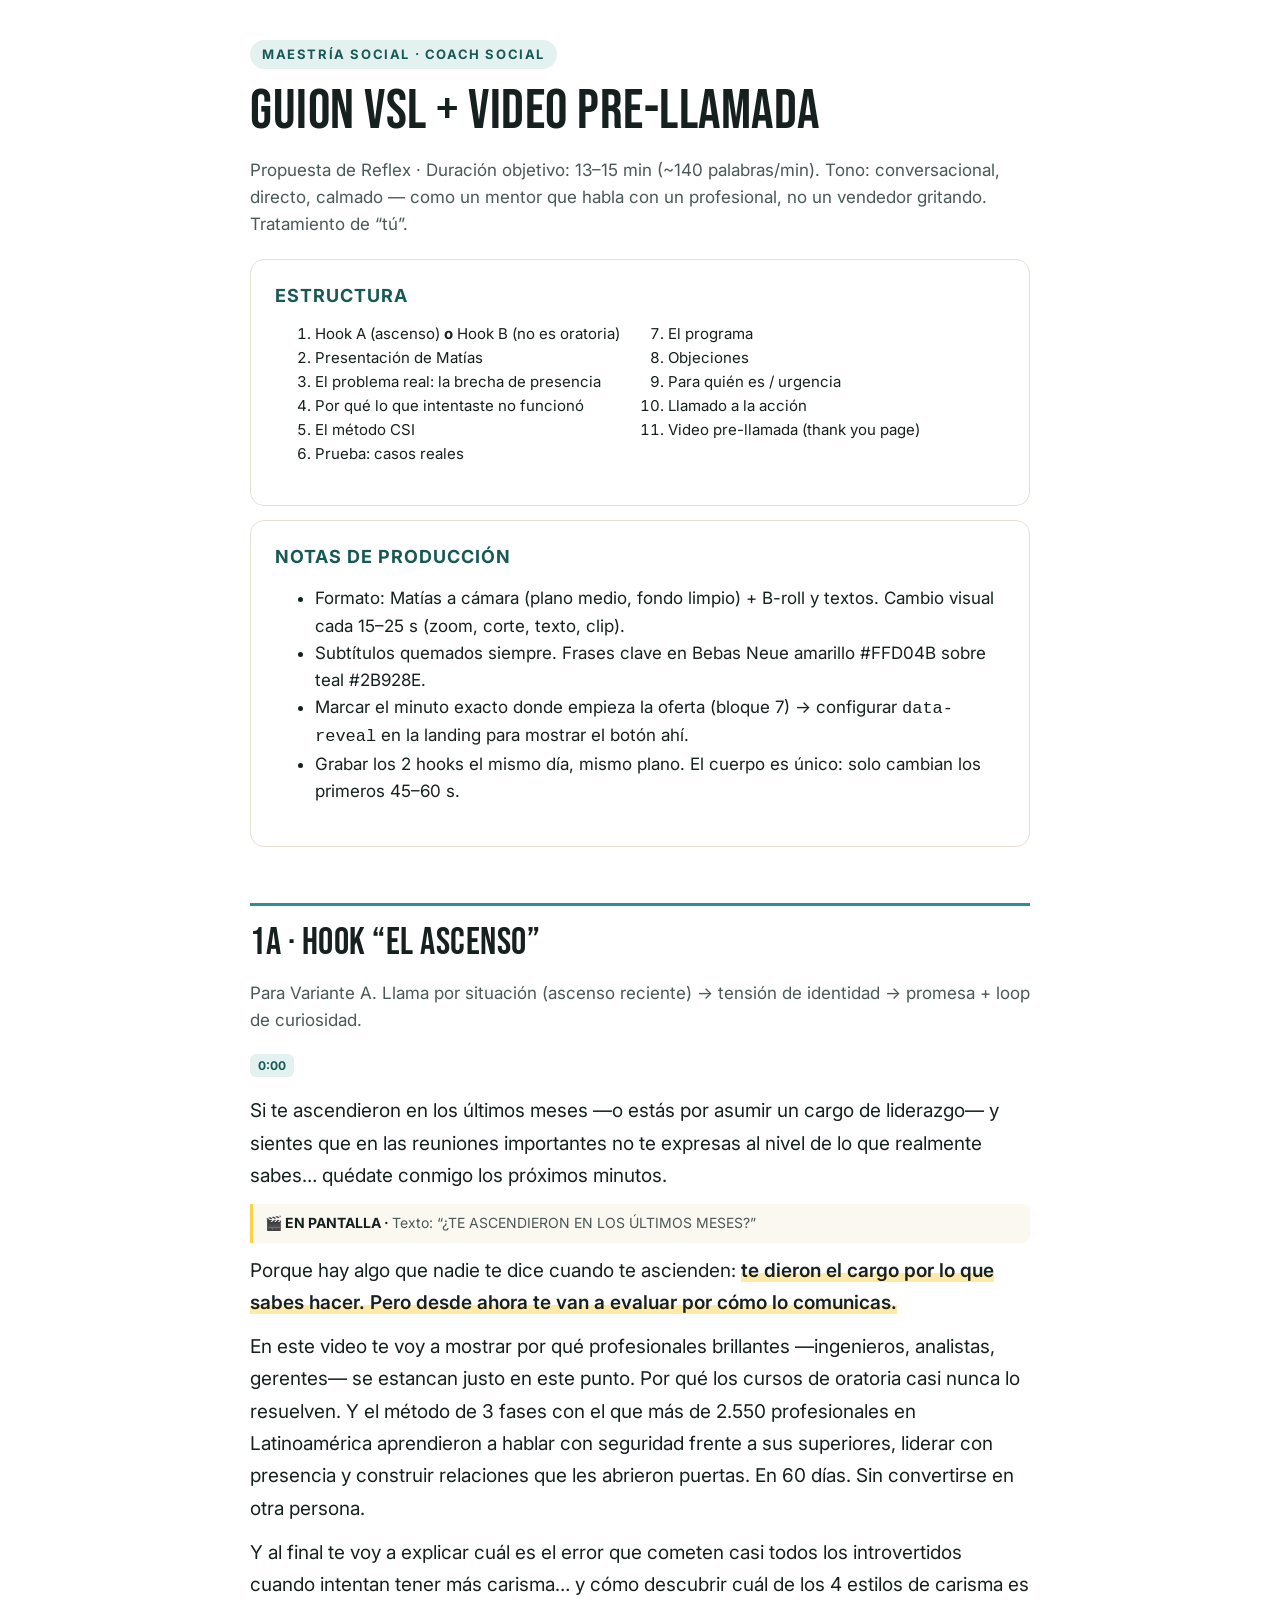
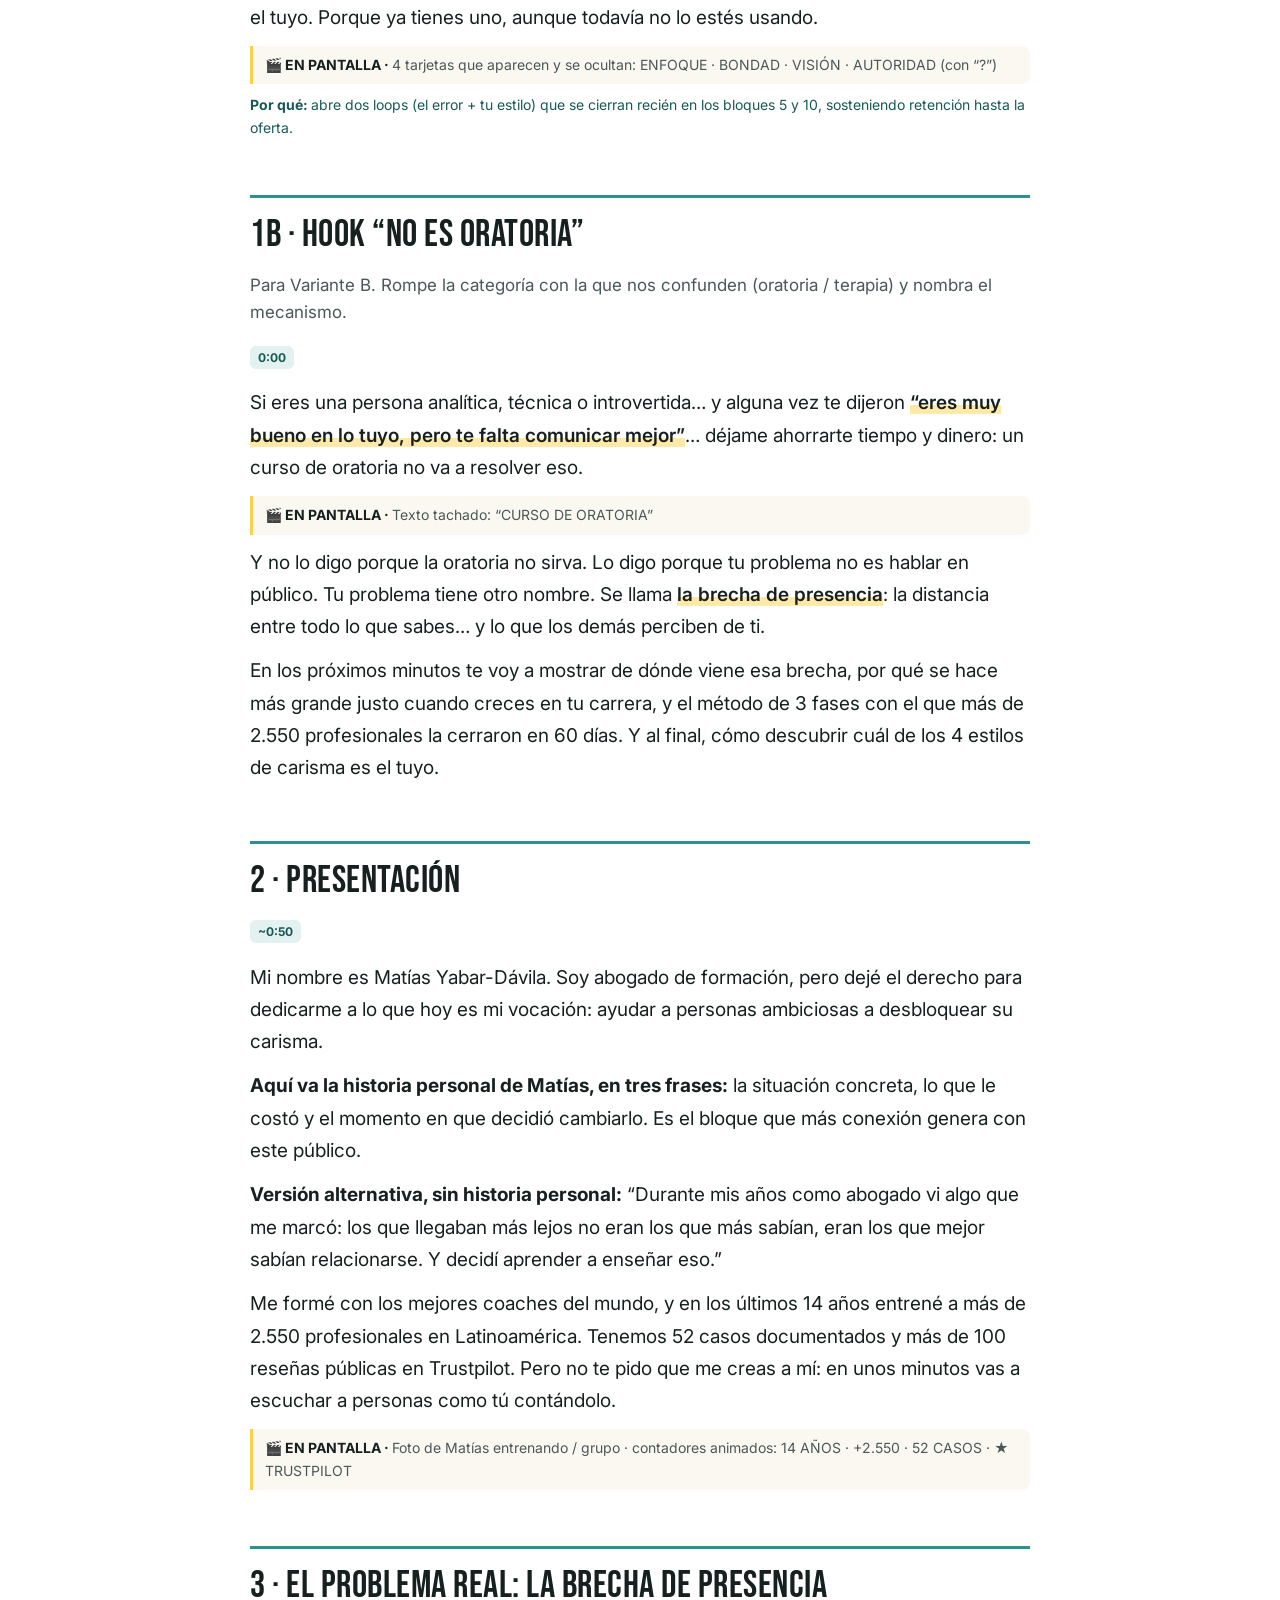
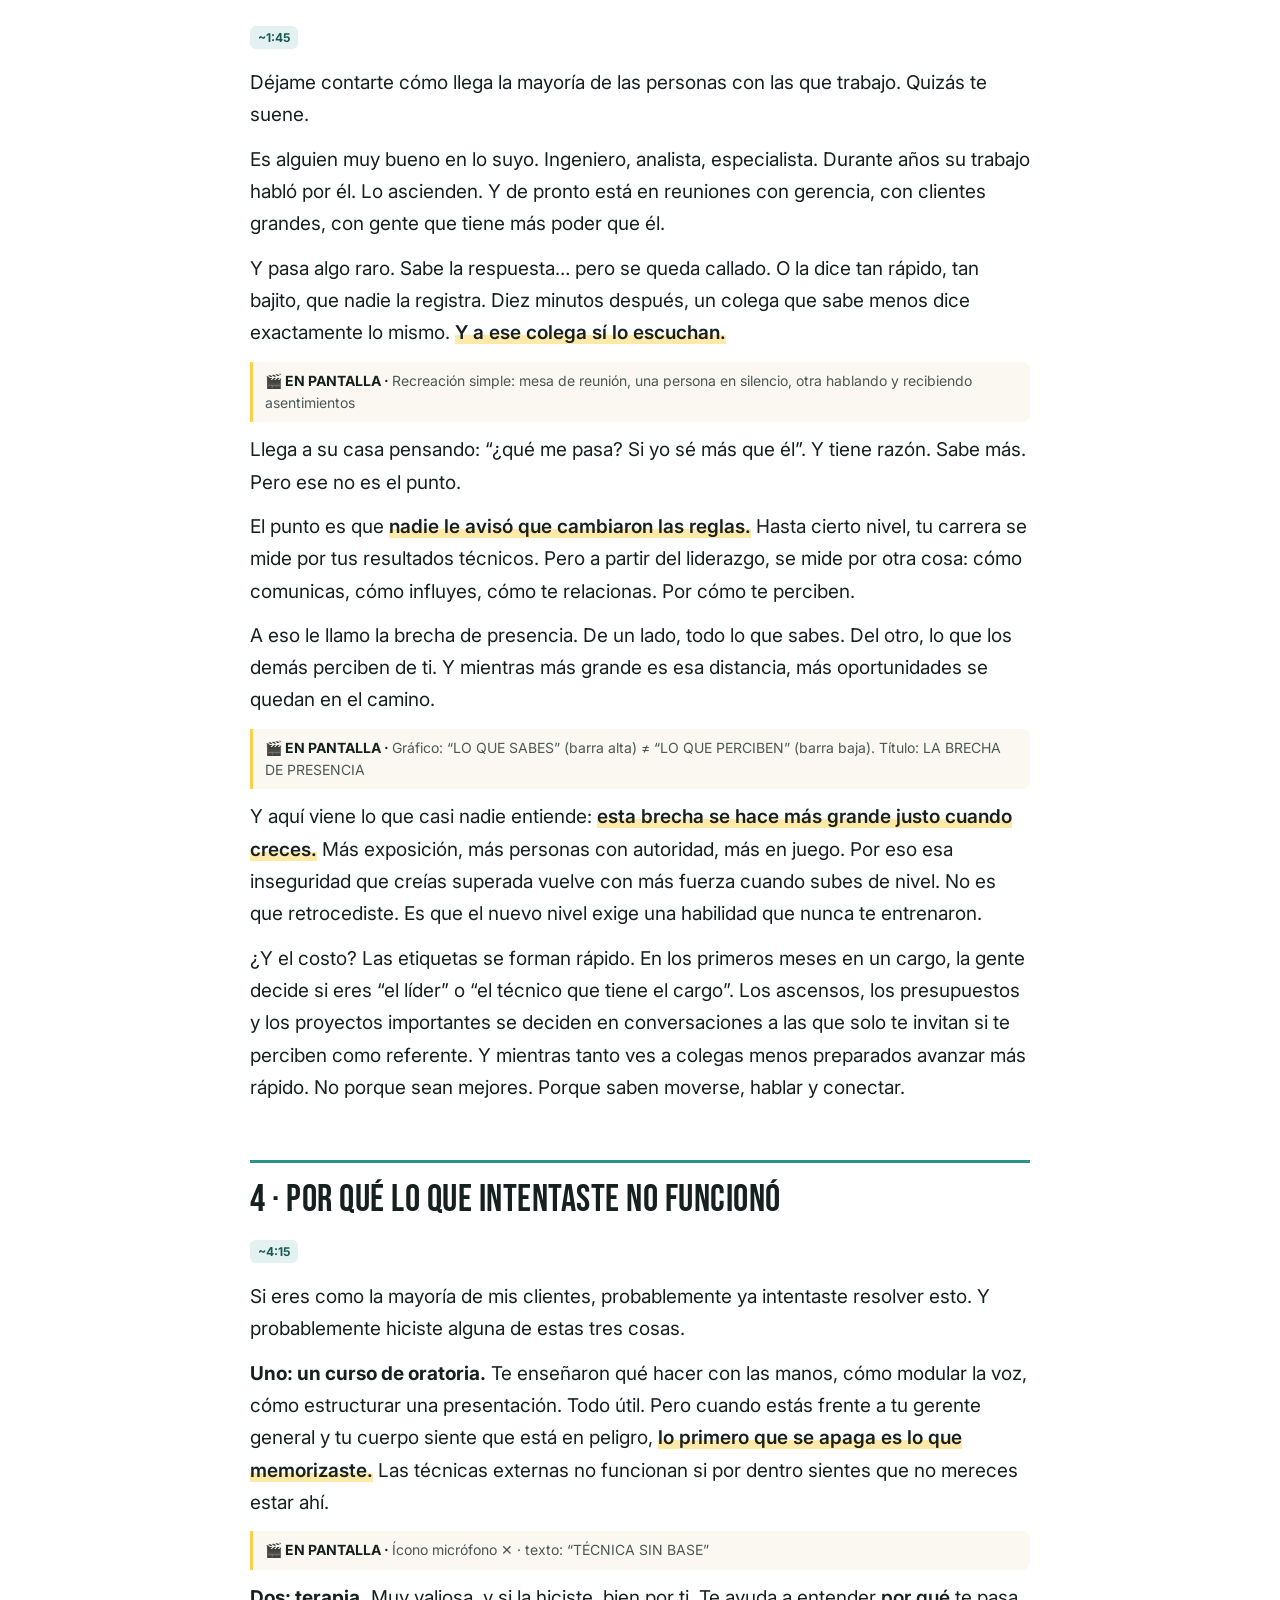
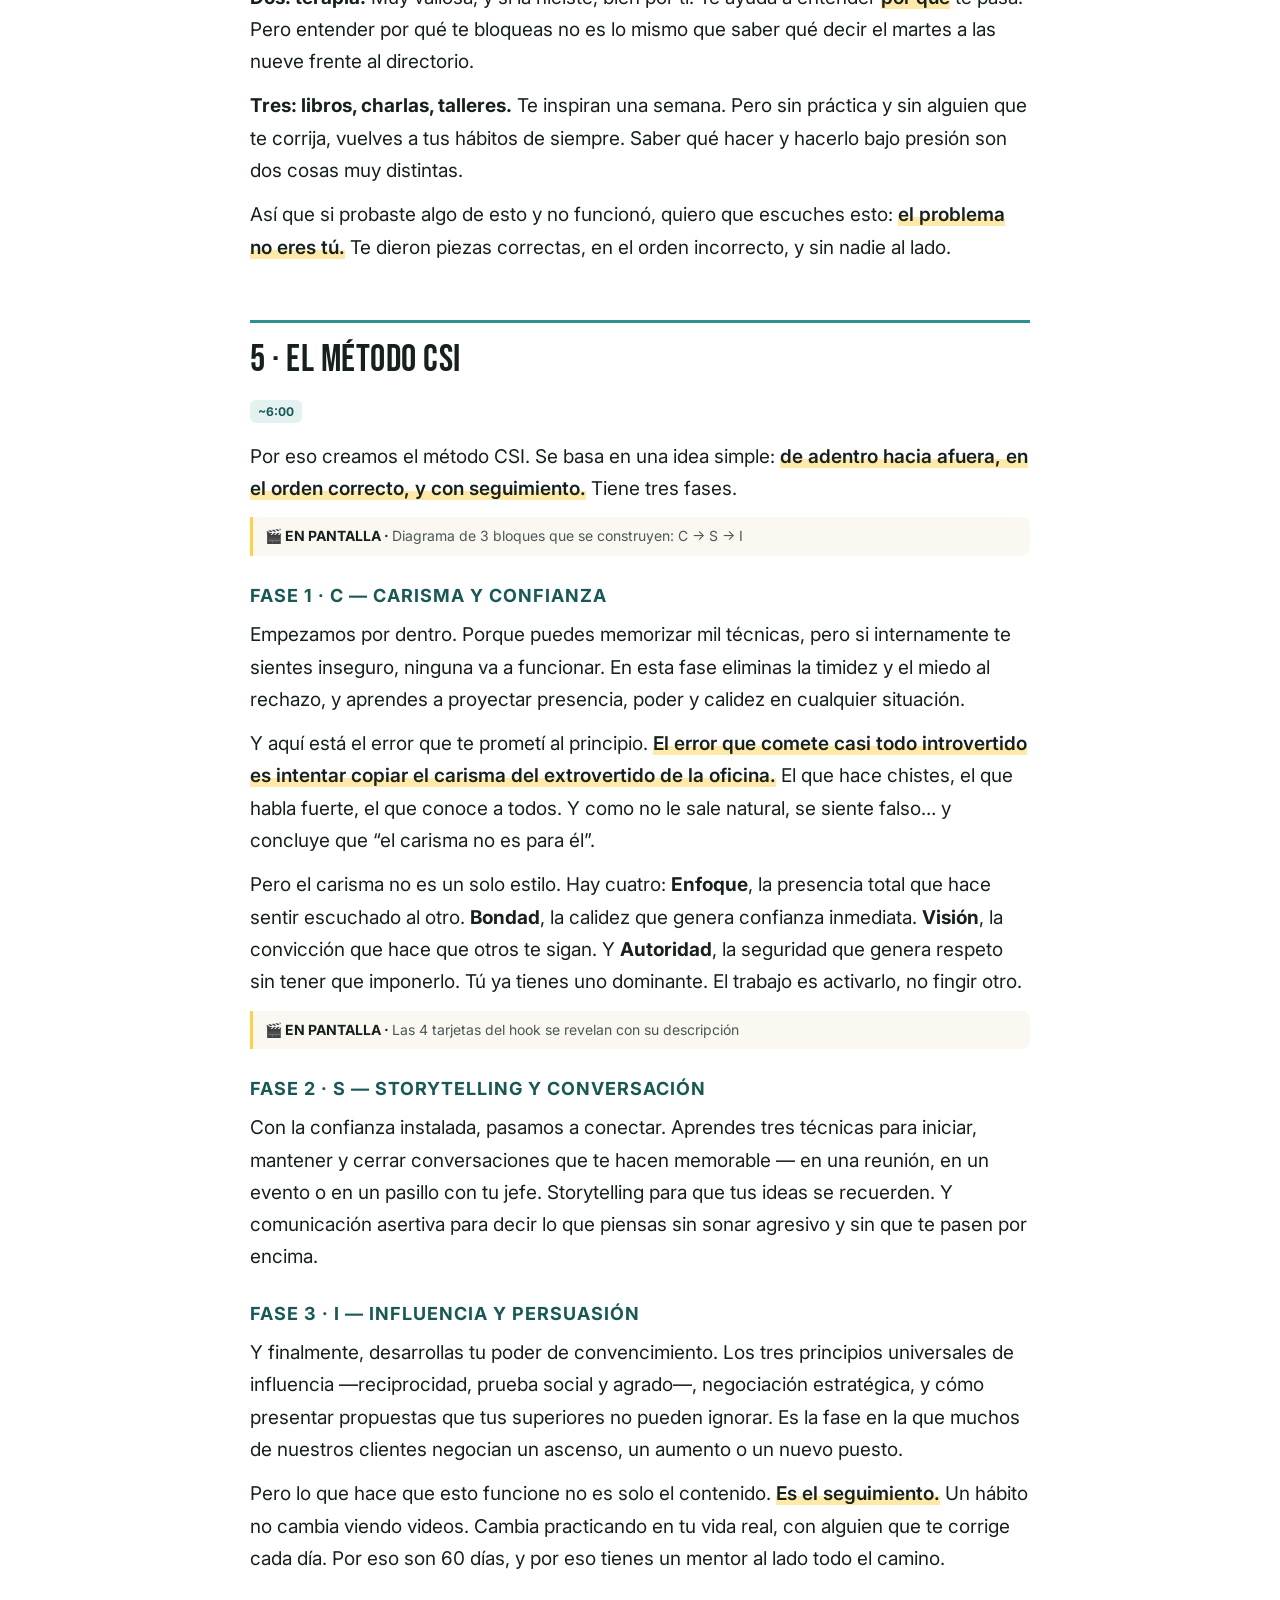
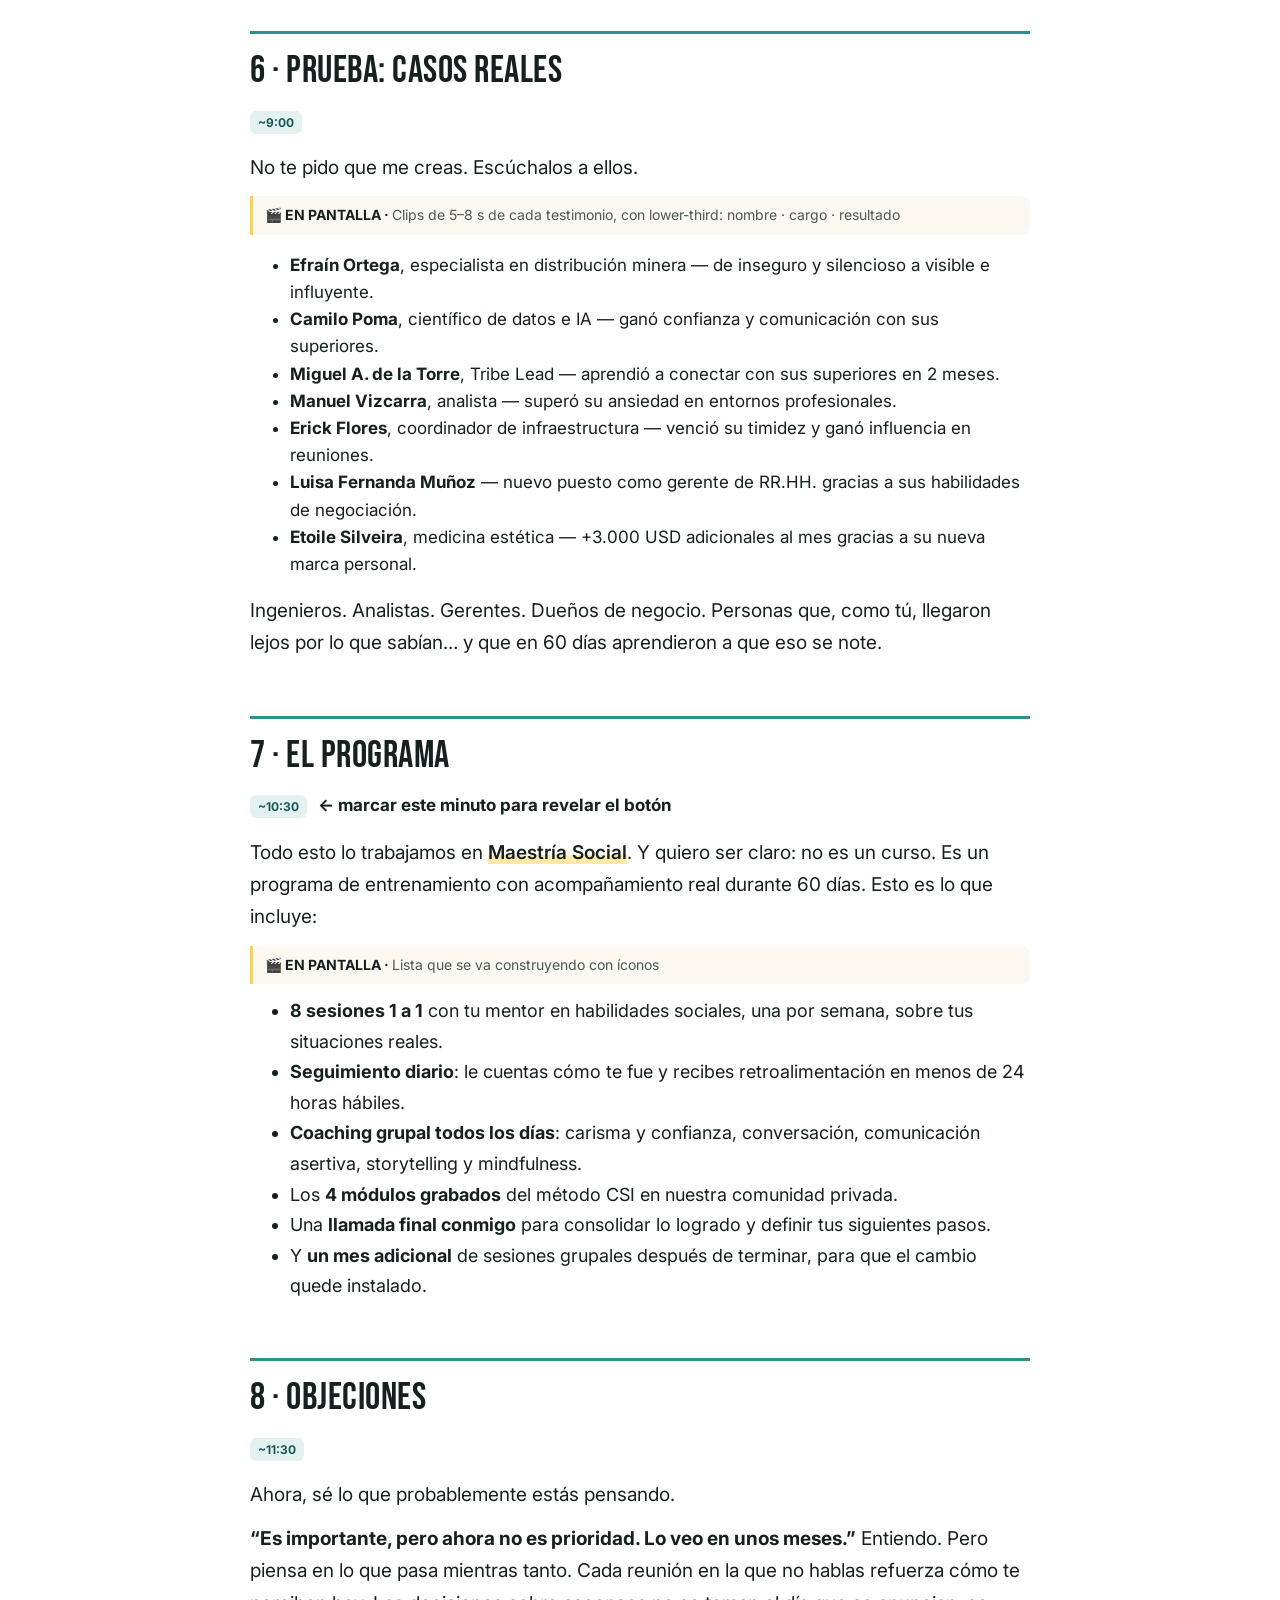
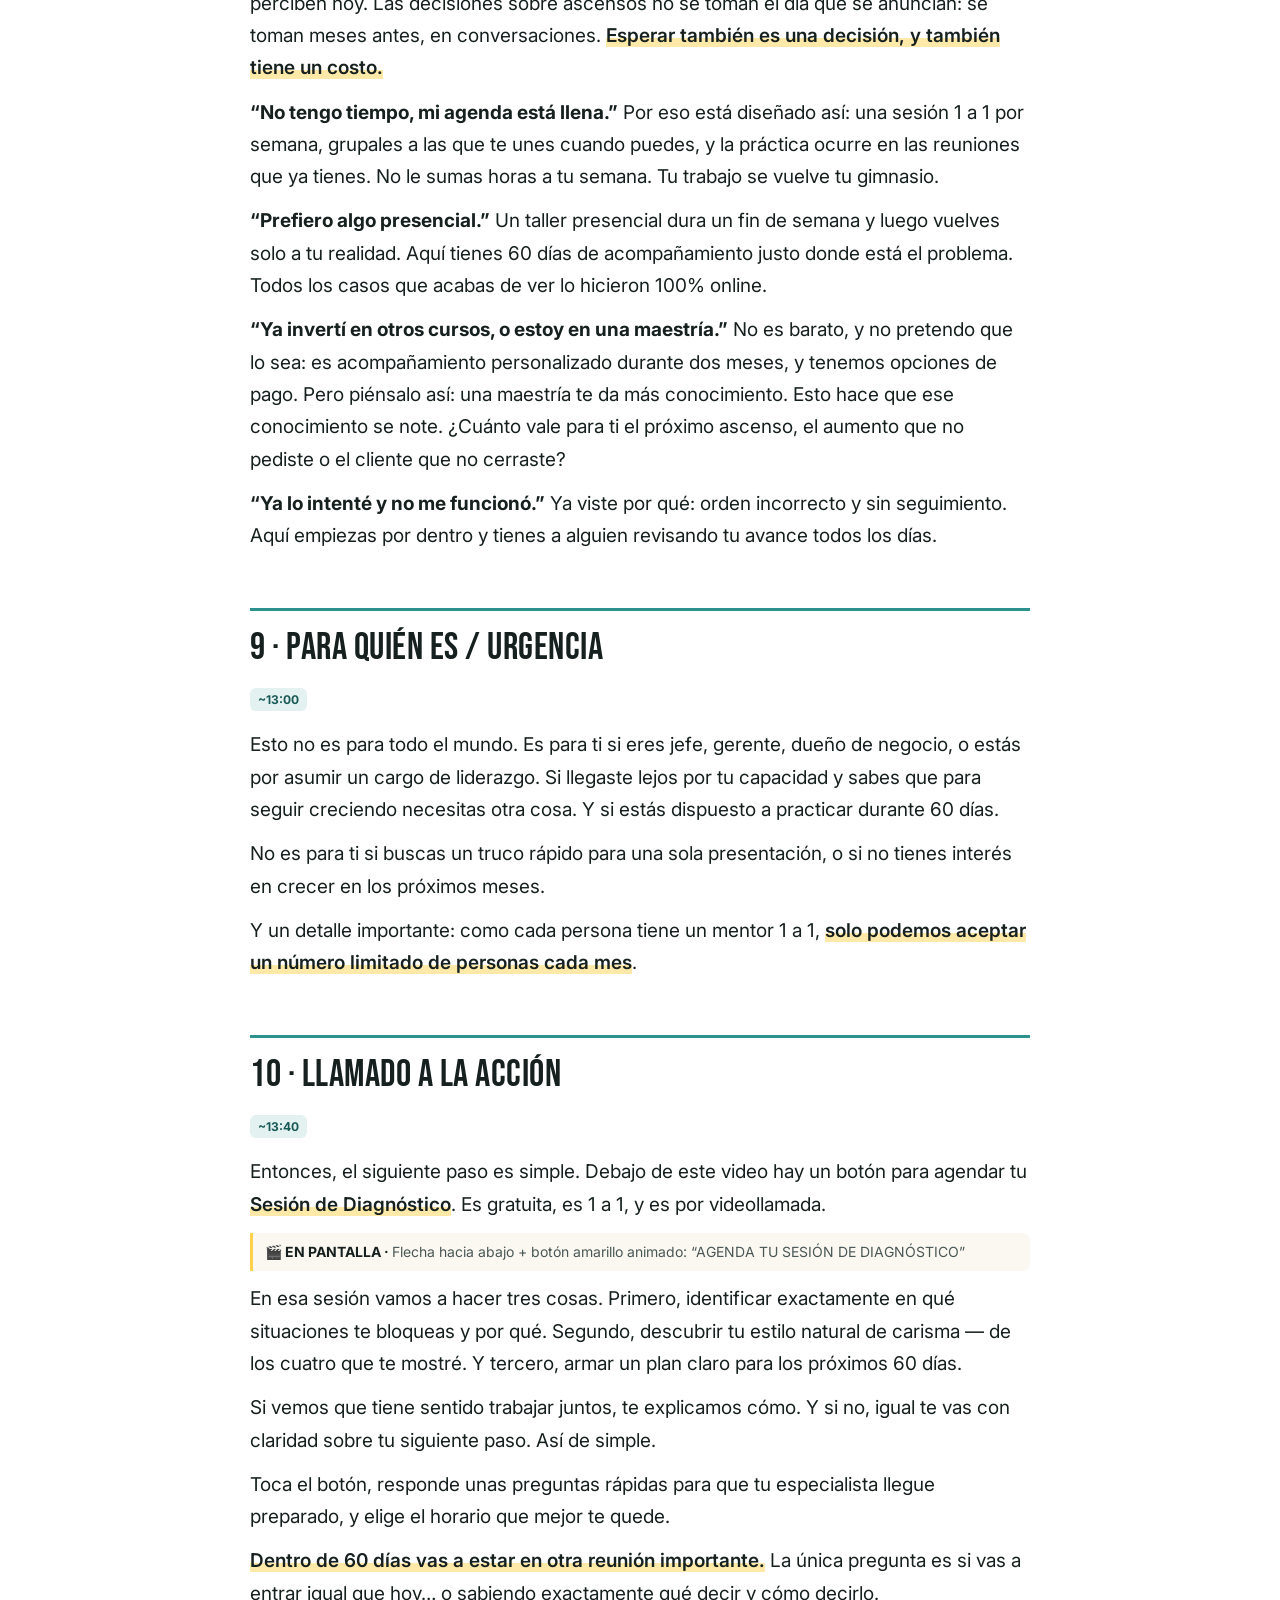
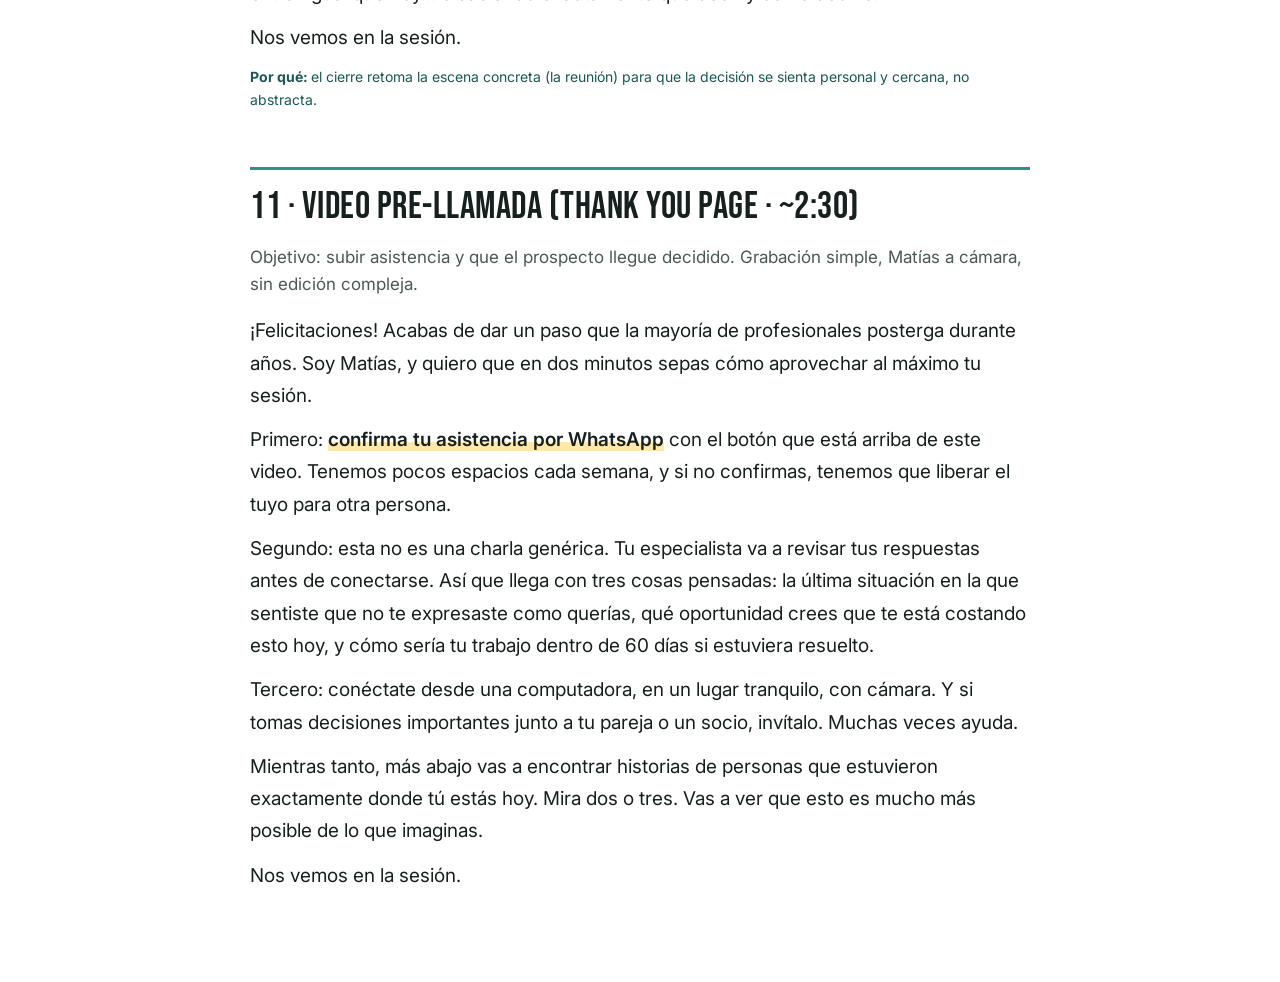
==== vsl-guion.html @ 55c50ea9 "Propuesta de funnel Maestría Social: dos variantes, agenda, gracias y guion del VSL Co-Authored-By: " ====
<!doctype html>
<html lang="es">
<head>
<meta charset="utf-8">
<meta name="robots" content="noindex,nofollow">
<meta name="viewport" content="width=device-width,initial-scale=1">
<title>Guion VSL — Maestría Social</title>
<link rel="stylesheet" href="assets/styles.css">
<style>
  body{background:#fff}
  .doc{max-width:820px;margin:0 auto;padding:40px 20px 80px}
  .doc h1{font-size:56px}
  .doc h2{font-size:38px;margin:56px 0 6px;padding-top:18px;border-top:3px solid var(--teal)}
  .doc h3{margin-top:28px;font-size:18px;text-transform:uppercase;letter-spacing:1px;color:var(--teal-800)}
  .time{display:inline-block;font:700 12px Inter;background:var(--teal-100);color:var(--teal-800);border-radius:6px;padding:4px 8px;margin-right:6px}
  .say{font-size:19px;line-height:1.7;margin:12px 0}
  .say em{background:linear-gradient(transparent 60%,#FFE9A8 60%);font-style:normal;font-weight:600}
  .vis{font-size:14px;color:var(--ink-2);background:var(--paper);border-left:3px solid var(--yellow);padding:8px 12px;margin:10px 0;border-radius:0 8px 8px 0}
  .vis::before{content:"🎬 EN PANTALLA · ";font-weight:700;color:var(--ink)}
  .todo{background:#FFF3CD;border:1px solid #F2BC1F;border-radius:8px;padding:2px 6px;font-size:15px}
  .why{font-size:14px;color:var(--teal-800);margin:6px 0 0}
  .why::before{content:"Por qué: ";font-weight:700}
  .toc{columns:2;font-size:15px}
  @media (max-width:600px){.toc{columns:1}}
  @media print{.vis{break-inside:avoid}.doc h2{break-before:page}}
</style>
</head>
<body>
<div class="doc">
  <span class="eyebrow">Maestría Social · Coach Social</span>
  <h1 style="margin-top:14px">Guion VSL + video pre-llamada</h1>
  <p class="muted">Propuesta de Reflex · Duración objetivo: 13–15 min (~140 palabras/min). Tono: conversacional, directo, calmado — como un mentor que habla con un profesional, no un vendedor gritando. Tratamiento de “tú”.</p>

  <div class="card" style="margin-top:20px">
    <h3 style="margin-top:0">Estructura</h3>
    <ol class="toc">
      <li>Hook A (ascenso) <b>o</b> Hook B (no es oratoria)</li>
      <li>Presentación de Matías</li>
      <li>El problema real: la brecha de presencia</li>
      <li>Por qué lo que intentaste no funcionó</li>
      <li>El método CSI</li>
      <li>Prueba: casos reales</li>
      <li>El programa</li>
      <li>Objeciones</li>
      <li>Para quién es / urgencia</li>
      <li>Llamado a la acción</li>
      <li>Video pre-llamada (thank you page)</li>
    </ol>
  </div>

  <div class="card" style="margin-top:14px">
    <h3 style="margin-top:0">Notas de producción</h3>
    <ul>
      <li>Formato: Matías a cámara (plano medio, fondo limpio) + B-roll y textos. Cambio visual cada 15–25 s (zoom, corte, texto, clip).</li>
      <li>Subtítulos quemados siempre. Frases clave en Bebas Neue amarillo #FFD04B sobre teal #2B928E.</li>
      <li>Marcar el minuto exacto donde empieza la oferta (bloque 7) → configurar <code>data-reveal</code> en la landing para mostrar el botón ahí.</li>
      <li>Grabar los 2 hooks el mismo día, mismo plano. El cuerpo es único: solo cambian los primeros 45–60 s.</li>
    </ul>
  </div>

  <!-- ============================================================ -->
  <h2>1A · Hook “El ascenso”</h2>
  <p class="muted">Para Variante A. Llama por situación (ascenso reciente) → tensión de identidad → promesa + loop de curiosidad.</p>

  <p><span class="time">0:00</span></p>
  <p class="say">Si te ascendieron en los últimos meses —o estás por asumir un cargo de liderazgo— y sientes que en las reuniones importantes no te expresas al nivel de lo que realmente sabes… quédate conmigo los próximos minutos.</p>
  <div class="vis">Texto: “¿TE ASCENDIERON EN LOS ÚLTIMOS MESES?”</div>
  <p class="say">Porque hay algo que nadie te dice cuando te ascienden: <em>te dieron el cargo por lo que sabes hacer. Pero desde ahora te van a evaluar por cómo lo comunicas.</em></p>
  <p class="say">En este video te voy a mostrar por qué profesionales brillantes —ingenieros, analistas, gerentes— se estancan justo en este punto. Por qué los cursos de oratoria casi nunca lo resuelven. Y el método de 3 fases con el que más de 2.550 profesionales en Latinoamérica aprendieron a hablar con seguridad frente a sus superiores, liderar con presencia y construir relaciones que les abrieron puertas. En 60 días. Sin convertirse en otra persona.</p>
  <p class="say">Y al final te voy a explicar cuál es el error que cometen casi todos los introvertidos cuando intentan tener más carisma… y cómo descubrir cuál de los 4 estilos de carisma es el tuyo. Porque ya tienes uno, aunque todavía no lo estés usando.</p>
  <div class="vis">4 tarjetas que aparecen y se ocultan: ENFOQUE · BONDAD · VISIÓN · AUTORIDAD (con “?”)</div>
  <p class="why">abre dos loops (el error + tu estilo) que se cierran recién en los bloques 5 y 10, sosteniendo retención hasta la oferta.</p>

  <!-- ============================================================ -->
  <h2>1B · Hook “No es oratoria”</h2>
  <p class="muted">Para Variante B. Rompe la categoría con la que nos confunden (oratoria / terapia) y nombra el mecanismo.</p>

  <p><span class="time">0:00</span></p>
  <p class="say">Si eres una persona analítica, técnica o introvertida… y alguna vez te dijeron <em>“eres muy bueno en lo tuyo, pero te falta comunicar mejor”</em>… déjame ahorrarte tiempo y dinero: un curso de oratoria no va a resolver eso.</p>
  <div class="vis">Texto tachado: “CURSO DE ORATORIA”</div>
  <p class="say">Y no lo digo porque la oratoria no sirva. Lo digo porque tu problema no es hablar en público. Tu problema tiene otro nombre. Se llama <em>la brecha de presencia</em>: la distancia entre todo lo que sabes… y lo que los demás perciben de ti.</p>
  <p class="say">En los próximos minutos te voy a mostrar de dónde viene esa brecha, por qué se hace más grande justo cuando creces en tu carrera, y el método de 3 fases con el que más de 2.550 profesionales la cerraron en 60 días. Y al final, cómo descubrir cuál de los 4 estilos de carisma es el tuyo.</p>

  <!-- ============================================================ -->
  <h2>2 · Presentación</h2>
  <p><span class="time">~0:50</span></p>
  <p class="say">Mi nombre es Matías Yabar-Dávila. Soy abogado de formación, pero dejé el derecho para dedicarme a lo que hoy es mi vocación: ayudar a personas ambiciosas a desbloquear su carisma.</p>
  <p class="say"><b>Aquí va la historia personal de Matías, en tres frases:</b> la situación concreta, lo que le costó y el momento en que decidió cambiarlo. Es el bloque que más conexión genera con este público.</p>
  <p class="say"><b>Versión alternativa, sin historia personal:</b> “Durante mis años como abogado vi algo que me marcó: los que llegaban más lejos no eran los que más sabían, eran los que mejor sabían relacionarse. Y decidí aprender a enseñar eso.”</p>
  <p class="say">Me formé con los mejores coaches del mundo, y en los últimos 14 años entrené a más de 2.550 profesionales en Latinoamérica. Tenemos 52 casos documentados y más de 100 reseñas públicas en Trustpilot. Pero no te pido que me creas a mí: en unos minutos vas a escuchar a personas como tú contándolo.</p>
  <div class="vis">Foto de Matías entrenando / grupo · contadores animados: 14 AÑOS · +2.550 · 52 CASOS · ★ TRUSTPILOT</div>

  <!-- ============================================================ -->
  <h2>3 · El problema real: la brecha de presencia</h2>
  <p><span class="time">~1:45</span></p>
  <p class="say">Déjame contarte cómo llega la mayoría de las personas con las que trabajo. Quizás te suene.</p>
  <p class="say">Es alguien muy bueno en lo suyo. Ingeniero, analista, especialista. Durante años su trabajo habló por él. Lo ascienden. Y de pronto está en reuniones con gerencia, con clientes grandes, con gente que tiene más poder que él.</p>
  <p class="say">Y pasa algo raro. Sabe la respuesta… pero se queda callado. O la dice tan rápido, tan bajito, que nadie la registra. Diez minutos después, un colega que sabe menos dice exactamente lo mismo. <em>Y a ese colega sí lo escuchan.</em></p>
  <div class="vis">Recreación simple: mesa de reunión, una persona en silencio, otra hablando y recibiendo asentimientos</div>
  <p class="say">Llega a su casa pensando: “¿qué me pasa? Si yo sé más que él”. Y tiene razón. Sabe más. Pero ese no es el punto.</p>
  <p class="say">El punto es que <em>nadie le avisó que cambiaron las reglas.</em> Hasta cierto nivel, tu carrera se mide por tus resultados técnicos. Pero a partir del liderazgo, se mide por otra cosa: cómo comunicas, cómo influyes, cómo te relacionas. Por cómo te perciben.</p>
  <p class="say">A eso le llamo la brecha de presencia. De un lado, todo lo que sabes. Del otro, lo que los demás perciben de ti. Y mientras más grande es esa distancia, más oportunidades se quedan en el camino.</p>
  <div class="vis">Gráfico: “LO QUE SABES” (barra alta) ≠ “LO QUE PERCIBEN” (barra baja). Título: LA BRECHA DE PRESENCIA</div>
  <p class="say">Y aquí viene lo que casi nadie entiende: <em>esta brecha se hace más grande justo cuando creces.</em> Más exposición, más personas con autoridad, más en juego. Por eso esa inseguridad que creías superada vuelve con más fuerza cuando subes de nivel. No es que retrocediste. Es que el nuevo nivel exige una habilidad que nunca te entrenaron.</p>
  <p class="say">¿Y el costo? Las etiquetas se forman rápido. En los primeros meses en un cargo, la gente decide si eres “el líder” o “el técnico que tiene el cargo”. Los ascensos, los presupuestos y los proyectos importantes se deciden en conversaciones a las que solo te invitan si te perciben como referente. Y mientras tanto ves a colegas menos preparados avanzar más rápido. No porque sean mejores. Porque saben moverse, hablar y conectar.</p>

  <!-- ============================================================ -->
  <h2>4 · Por qué lo que intentaste no funcionó</h2>
  <p><span class="time">~4:15</span></p>
  <p class="say">Si eres como la mayoría de mis clientes, probablemente ya intentaste resolver esto. Y probablemente hiciste alguna de estas tres cosas.</p>
  <p class="say"><b>Uno: un curso de oratoria.</b> Te enseñaron qué hacer con las manos, cómo modular la voz, cómo estructurar una presentación. Todo útil. Pero cuando estás frente a tu gerente general y tu cuerpo siente que está en peligro, <em>lo primero que se apaga es lo que memorizaste.</em> Las técnicas externas no funcionan si por dentro sientes que no mereces estar ahí.</p>
  <div class="vis">Ícono micrófono ✕ · texto: “TÉCNICA SIN BASE”</div>
  <p class="say"><b>Dos: terapia.</b> Muy valiosa, y si la hiciste, bien por ti. Te ayuda a entender <em>por qué</em> te pasa. Pero entender por qué te bloqueas no es lo mismo que saber qué decir el martes a las nueve frente al directorio.</p>
  <p class="say"><b>Tres: libros, charlas, talleres.</b> Te inspiran una semana. Pero sin práctica y sin alguien que te corrija, vuelves a tus hábitos de siempre. Saber qué hacer y hacerlo bajo presión son dos cosas muy distintas.</p>
  <p class="say">Así que si probaste algo de esto y no funcionó, quiero que escuches esto: <em>el problema no eres tú.</em> Te dieron piezas correctas, en el orden incorrecto, y sin nadie al lado.</p>

  <!-- ============================================================ -->
  <h2>5 · El método CSI</h2>
  <p><span class="time">~6:00</span></p>
  <p class="say">Por eso creamos el método CSI. Se basa en una idea simple: <em>de adentro hacia afuera, en el orden correcto, y con seguimiento.</em> Tiene tres fases.</p>
  <div class="vis">Diagrama de 3 bloques que se construyen: C → S → I</div>

  <h3>Fase 1 · C — Carisma y Confianza</h3>
  <p class="say">Empezamos por dentro. Porque puedes memorizar mil técnicas, pero si internamente te sientes inseguro, ninguna va a funcionar. En esta fase eliminas la timidez y el miedo al rechazo, y aprendes a proyectar presencia, poder y calidez en cualquier situación.</p>
  <p class="say">Y aquí está el error que te prometí al principio. <em>El error que comete casi todo introvertido es intentar copiar el carisma del extrovertido de la oficina.</em> El que hace chistes, el que habla fuerte, el que conoce a todos. Y como no le sale natural, se siente falso… y concluye que “el carisma no es para él”.</p>
  <p class="say">Pero el carisma no es un solo estilo. Hay cuatro: <b>Enfoque</b>, la presencia total que hace sentir escuchado al otro. <b>Bondad</b>, la calidez que genera confianza inmediata. <b>Visión</b>, la convicción que hace que otros te sigan. Y <b>Autoridad</b>, la seguridad que genera respeto sin tener que imponerlo. Tú ya tienes uno dominante. El trabajo es activarlo, no fingir otro.</p>
  <div class="vis">Las 4 tarjetas del hook se revelan con su descripción</div>

  <h3>Fase 2 · S — Storytelling y Conversación</h3>
  <p class="say">Con la confianza instalada, pasamos a conectar. Aprendes tres técnicas para iniciar, mantener y cerrar conversaciones que te hacen memorable — en una reunión, en un evento o en un pasillo con tu jefe. Storytelling para que tus ideas se recuerden. Y comunicación asertiva para decir lo que piensas sin sonar agresivo y sin que te pasen por encima.</p>

  <h3>Fase 3 · I — Influencia y Persuasión</h3>
  <p class="say">Y finalmente, desarrollas tu poder de convencimiento. Los tres principios universales de influencia —reciprocidad, prueba social y agrado—, negociación estratégica, y cómo presentar propuestas que tus superiores no pueden ignorar. Es la fase en la que muchos de nuestros clientes negocian un ascenso, un aumento o un nuevo puesto.</p>

  <p class="say">Pero lo que hace que esto funcione no es solo el contenido. <em>Es el seguimiento.</em> Un hábito no cambia viendo videos. Cambia practicando en tu vida real, con alguien que te corrige cada día. Por eso son 60 días, y por eso tienes un mentor al lado todo el camino.</p>

  <!-- ============================================================ -->
  <h2>6 · Prueba: casos reales</h2>
  <p><span class="time">~9:00</span></p>
  <p class="say">No te pido que me creas. Escúchalos a ellos.</p>
  <div class="vis">Clips de 5–8 s de cada testimonio, con lower-third: nombre · cargo · resultado</div>
  <ul>
    <li><b>Efraín Ortega</b>, especialista en distribución minera — de inseguro y silencioso a visible e influyente.</li>
    <li><b>Camilo Poma</b>, científico de datos e IA — ganó confianza y comunicación con sus superiores.</li>
    <li><b>Miguel A. de la Torre</b>, Tribe Lead — aprendió a conectar con sus superiores en 2 meses.</li>
    <li><b>Manuel Vizcarra</b>, analista — superó su ansiedad en entornos profesionales.</li>
    <li><b>Erick Flores</b>, coordinador de infraestructura — venció su timidez y ganó influencia en reuniones.</li>
    <li><b>Luisa Fernanda Muñoz</b> — nuevo puesto como gerente de RR.HH. gracias a sus habilidades de negociación.</li>
    <li><b>Etoile Silveira</b>, medicina estética — +3.000 USD adicionales al mes gracias a su nueva marca personal.</li>
  </ul>
  <p class="say">Ingenieros. Analistas. Gerentes. Dueños de negocio. Personas que, como tú, llegaron lejos por lo que sabían… y que en 60 días aprendieron a que eso se note.</p>

  <!-- ============================================================ -->
  <h2>7 · El programa</h2>
  <p><span class="time">~10:30</span> <b>← marcar este minuto para revelar el botón</b></p>
  <p class="say">Todo esto lo trabajamos en <em>Maestría Social</em>. Y quiero ser claro: no es un curso. Es un programa de entrenamiento con acompañamiento real durante 60 días. Esto es lo que incluye:</p>
  <div class="vis">Lista que se va construyendo con íconos</div>
  <ul class="say" style="font-size:18px">
    <li><b>8 sesiones 1 a 1</b> con tu mentor en habilidades sociales, una por semana, sobre tus situaciones reales.</li>
    <li><b>Seguimiento diario</b>: le cuentas cómo te fue y recibes retroalimentación en menos de 24 horas hábiles.</li>
    <li><b>Coaching grupal todos los días</b>: carisma y confianza, conversación, comunicación asertiva, storytelling y mindfulness.</li>
    <li>Los <b>4 módulos grabados</b> del método CSI en nuestra comunidad privada.</li>
    <li>Una <b>llamada final conmigo</b> para consolidar lo logrado y definir tus siguientes pasos.</li>
    <li>Y <b>un mes adicional</b> de sesiones grupales después de terminar, para que el cambio quede instalado.</li>
  </ul>

  <!-- ============================================================ -->
  <h2>8 · Objeciones</h2>
  <p><span class="time">~11:30</span></p>
  <p class="say">Ahora, sé lo que probablemente estás pensando.</p>
  <p class="say"><b>“Es importante, pero ahora no es prioridad. Lo veo en unos meses.”</b> Entiendo. Pero piensa en lo que pasa mientras tanto. Cada reunión en la que no hablas refuerza cómo te perciben hoy. Las decisiones sobre ascensos no se toman el día que se anuncian: se toman meses antes, en conversaciones. <em>Esperar también es una decisión, y también tiene un costo.</em></p>
  <p class="say"><b>“No tengo tiempo, mi agenda está llena.”</b> Por eso está diseñado así: una sesión 1 a 1 por semana, grupales a las que te unes cuando puedes, y la práctica ocurre en las reuniones que ya tienes. No le sumas horas a tu semana. Tu trabajo se vuelve tu gimnasio.</p>
  <p class="say"><b>“Prefiero algo presencial.”</b> Un taller presencial dura un fin de semana y luego vuelves solo a tu realidad. Aquí tienes 60 días de acompañamiento justo donde está el problema. Todos los casos que acabas de ver lo hicieron 100% online.</p>
  <p class="say"><b>“Ya invertí en otros cursos, o estoy en una maestría.”</b> No es barato, y no pretendo que lo sea: es acompañamiento personalizado durante dos meses, y tenemos opciones de pago. Pero piénsalo así: una maestría te da más conocimiento. Esto hace que ese conocimiento se note. ¿Cuánto vale para ti el próximo ascenso, el aumento que no pediste o el cliente que no cerraste?</p>
  <p class="say"><b>“Ya lo intenté y no me funcionó.”</b> Ya viste por qué: orden incorrecto y sin seguimiento. Aquí empiezas por dentro y tienes a alguien revisando tu avance todos los días.</p>

  <!-- ============================================================ -->
  <h2>9 · Para quién es / urgencia</h2>
  <p><span class="time">~13:00</span></p>
  <p class="say">Esto no es para todo el mundo. Es para ti si eres jefe, gerente, dueño de negocio, o estás por asumir un cargo de liderazgo. Si llegaste lejos por tu capacidad y sabes que para seguir creciendo necesitas otra cosa. Y si estás dispuesto a practicar durante 60 días.</p>
  <p class="say">No es para ti si buscas un truco rápido para una sola presentación, o si no tienes interés en crecer en los próximos meses.</p>
  <p class="say">Y un detalle importante: como cada persona tiene un mentor 1 a 1, <em>solo podemos aceptar un número limitado de personas cada mes</em>.</p>

  <!-- ============================================================ -->
  <h2>10 · Llamado a la acción</h2>
  <p><span class="time">~13:40</span></p>
  <p class="say">Entonces, el siguiente paso es simple. Debajo de este video hay un botón para agendar tu <em>Sesión de Diagnóstico</em>. Es gratuita, es 1 a 1, y es por videollamada.</p>
  <div class="vis">Flecha hacia abajo + botón amarillo animado: “AGENDA TU SESIÓN DE DIAGNÓSTICO”</div>
  <p class="say">En esa sesión vamos a hacer tres cosas. Primero, identificar exactamente en qué situaciones te bloqueas y por qué. Segundo, descubrir tu estilo natural de carisma — de los cuatro que te mostré. Y tercero, armar un plan claro para los próximos 60 días.</p>
  <p class="say">Si vemos que tiene sentido trabajar juntos, te explicamos cómo. Y si no, igual te vas con claridad sobre tu siguiente paso. Así de simple.</p>
  <p class="say">Toca el botón, responde unas preguntas rápidas para que tu especialista llegue preparado, y elige el horario que mejor te quede.</p>
  <p class="say"><em>Dentro de 60 días vas a estar en otra reunión importante.</em> La única pregunta es si vas a entrar igual que hoy… o sabiendo exactamente qué decir y cómo decirlo.</p>
  <p class="say">Nos vemos en la sesión.</p>
  <p class="why">el cierre retoma la escena concreta (la reunión) para que la decisión se sienta personal y cercana, no abstracta.</p>

  <!-- ============================================================ -->
  <h2>11 · Video pre-llamada (thank you page · ~2:30)</h2>
  <p class="muted">Objetivo: subir asistencia y que el prospecto llegue decidido. Grabación simple, Matías a cámara, sin edición compleja.</p>
  <p class="say">¡Felicitaciones! Acabas de dar un paso que la mayoría de profesionales posterga durante años. Soy Matías, y quiero que en dos minutos sepas cómo aprovechar al máximo tu sesión.</p>
  <p class="say">Primero: <em>confirma tu asistencia por WhatsApp</em> con el botón que está arriba de este video. Tenemos pocos espacios cada semana, y si no confirmas, tenemos que liberar el tuyo para otra persona.</p>
  <p class="say">Segundo: esta no es una charla genérica. Tu especialista va a revisar tus respuestas antes de conectarse. Así que llega con tres cosas pensadas: la última situación en la que sentiste que no te expresaste como querías, qué oportunidad crees que te está costando esto hoy, y cómo sería tu trabajo dentro de 60 días si estuviera resuelto.</p>
  <p class="say">Tercero: conéctate desde una computadora, en un lugar tranquilo, con cámara. Y si tomas decisiones importantes junto a tu pareja o un socio, invítalo. Muchas veces ayuda.</p>
  <p class="say">Mientras tanto, más abajo vas a encontrar historias de personas que estuvieron exactamente donde tú estás hoy. Mira dos o tres. Vas a ver que esto es mucho más posible de lo que imaginas.</p>
  <p class="say">Nos vemos en la sesión.</p>
</div>
</body>
</html>
---- assets/styles.css ----
/* Coach Social — sistema visual compartido (variantes A/B, agendar, gracias) */
@import url('https://fonts.googleapis.com/css2?family=Bebas+Neue&family=Inter:wght@400;500;600;700;800&family=Yellowtail&display=swap');

:root{
  --teal:#2B928E;
  --teal-900:#123F3D;
  --teal-800:#185956;
  --teal-100:#E3F1F0;
  --yellow:#FFD04B;
  --yellow-600:#F2BC1F;
  --ink:#16201F;
  --ink-2:#4A5857;
  --paper:#FBF8F1;
  --white:#FFFFFF;
  --line:#E6E0D2;
  --red:#C8553D;
  --radius:14px;
  --shadow:0 10px 30px rgba(18,63,61,.12);
  --max:1080px;
}
*{box-sizing:border-box}
html{scroll-behavior:smooth}
body{margin:0;background:var(--paper);color:var(--ink);font:400 17px/1.6 Inter,system-ui,-apple-system,Segoe UI,Roboto,sans-serif;-webkit-font-smoothing:antialiased}
img{max-width:100%;display:block}
a{color:inherit}
.wrap{max-width:var(--max);margin:0 auto;padding:0 20px}
.narrow{max-width:760px;margin:0 auto;padding:0 20px}

/* Tipografía */
.display,h1,h2{font-family:'Bebas Neue',Impact,sans-serif;font-weight:400;letter-spacing:.5px;line-height:1.02;margin:0}
h1{font-size:clamp(40px,6.4vw,72px)}
h2{font-size:clamp(34px,4.6vw,54px)}
h3{font-size:20px;line-height:1.3;margin:0 0 8px;font-weight:700}
.script{font-family:'Yellowtail',cursive;font-weight:400;letter-spacing:0}
.eyebrow{display:inline-block;font:700 13px/1 Inter;letter-spacing:1.6px;text-transform:uppercase;color:var(--teal-800);background:var(--teal-100);padding:8px 12px;border-radius:999px}
.hl{background:linear-gradient(transparent 58%,var(--yellow) 58%);padding:0 4px}
.muted{color:var(--ink-2)}
.center{text-align:center}
.serif{font-family:'Times New Roman',Times,serif}

/* Barra superior */
.topbar{background:var(--teal-900);color:#fff;font-size:14px;text-align:center;padding:9px 16px}
.topbar b{color:var(--yellow)}
.nav{display:flex;align-items:center;justify-content:space-between;padding:14px 20px;max-width:var(--max);margin:0 auto}
.logo{font-family:'Yellowtail',cursive;font-size:30px;color:var(--teal);text-decoration:none;line-height:1}
.stars{display:flex;align-items:center;gap:8px;font-size:14px;color:var(--ink-2);text-decoration:none}
.stars span{color:#00B67A;letter-spacing:1px}

/* Hero */
.hero{padding:28px 0 56px;text-align:center}
.hero h1{margin:18px auto 16px;max-width:980px}
.hero .sub{max-width:760px;margin:0 auto 26px;font-size:19px;color:var(--ink-2)}
.video{position:relative;max-width:860px;margin:0 auto;border-radius:var(--radius);overflow:hidden;box-shadow:var(--shadow);background:#0c1a19;aspect-ratio:16/9}
.video iframe{position:absolute;inset:0;width:100%;height:100%;border:0}
.video-note{font-size:13px;color:var(--ink-2);margin-top:10px}

/* Botones */
.btn{display:inline-flex;flex-direction:column;align-items:center;justify-content:center;gap:2px;background:var(--yellow);color:var(--ink);text-decoration:none;border:0;border-radius:12px;padding:18px 34px;font:800 19px/1.2 Inter;cursor:pointer;box-shadow:0 6px 0 var(--yellow-600);transition:transform .12s ease,box-shadow .12s ease;text-align:center}
.btn small{font:500 13px/1.2 Inter;opacity:.8}
.btn:hover{transform:translateY(-2px);box-shadow:0 8px 0 var(--yellow-600)}
.btn:active{transform:translateY(3px);box-shadow:0 2px 0 var(--yellow-600)}
.btn.block{width:100%}
.btn.teal{background:var(--teal);color:#fff;box-shadow:0 6px 0 var(--teal-800)}
.cta-row{margin-top:28px;display:flex;flex-direction:column;align-items:center;gap:10px}
.micro{font-size:14px;color:var(--ink-2)}
.micro b{color:var(--ink)}
.is-locked{display:none}

/* Secciones */
section{padding:72px 0}
.dark{background:var(--teal-900);color:#EAF4F3}
.dark .muted{color:#A9C9C6}
.dark .eyebrow{background:rgba(255,208,75,.14);color:var(--yellow)}
.tealbg{background:var(--teal);color:#fff}
.white{background:#fff}
.section-head{max-width:760px;margin:0 auto 40px;text-align:center}
.section-head h2{margin-top:14px}
.section-head p{font-size:18px}

/* Grillas */
.grid{display:grid;gap:18px}
.g2{grid-template-columns:repeat(2,1fr)}
.g3{grid-template-columns:repeat(3,1fr)}
.g4{grid-template-columns:repeat(4,1fr)}
@media (max-width:860px){.g3,.g4{grid-template-columns:repeat(2,1fr)}}
@media (max-width:620px){.g2,.g3,.g4{grid-template-columns:1fr}}

.card{background:#fff;border:1px solid var(--line);border-radius:var(--radius);padding:24px}
.dark .card{background:rgba(255,255,255,.05);border-color:rgba(255,255,255,.12)}

/* Lista de síntomas */
.checks{list-style:none;padding:0;margin:0;display:grid;gap:12px}
.checks li{display:flex;gap:12px;align-items:flex-start;background:#fff;border:1px solid var(--line);border-radius:12px;padding:14px 16px}
.checks li::before{content:"";flex:0 0 22px;height:22px;margin-top:2px;border-radius:6px;background:var(--teal-100) url("data:image/svg+xml,%3Csvg xmlns='http://www.w3.org/2000/svg' viewBox='0 0 24 24' fill='none' stroke='%232B928E' stroke-width='3'%3E%3Cpath d='M5 12l5 5L20 7'/%3E%3C/svg%3E") center/14px no-repeat}
.checks.x li::before{background:#F7E4DF url("data:image/svg+xml,%3Csvg xmlns='http://www.w3.org/2000/svg' viewBox='0 0 24 24' fill='none' stroke='%23C8553D' stroke-width='3'%3E%3Cpath d='M6 6l12 12M18 6L6 18'/%3E%3C/svg%3E") center/12px no-repeat}

/* Comparativa */
.compare{display:grid;grid-template-columns:1fr 1fr 1fr;gap:14px}
.compare .col{border-radius:var(--radius);padding:22px;background:#fff;border:1px solid var(--line)}
.compare .col.win{background:var(--teal-900);color:#fff;border-color:var(--teal-900);box-shadow:var(--shadow)}
.compare .col h3{font-family:'Bebas Neue';font-size:28px;font-weight:400;letter-spacing:.5px}
.compare .col p{margin:0 0 10px;font-size:15px}
.compare .tag{font:700 12px Inter;letter-spacing:1px;text-transform:uppercase;color:var(--red)}
.compare .win .tag{color:var(--yellow)}
@media (max-width:860px){.compare{grid-template-columns:1fr}}

/* Método */
.phase{position:relative;padding:26px 24px 24px}
.phase .num{font-family:'Bebas Neue';font-size:64px;line-height:.8;color:var(--yellow)}
.phase .letter{position:absolute;top:18px;right:20px;font-family:'Bebas Neue';font-size:90px;line-height:.8;color:rgba(255,255,255,.07)}
.pill{display:inline-block;font:600 13px Inter;padding:6px 10px;border-radius:999px;background:rgba(255,208,75,.16);color:var(--yellow);margin:4px 6px 0 0}

/* Testimonios */
.t-grid{display:grid;grid-template-columns:repeat(3,1fr);gap:16px}
@media (max-width:860px){.t-grid{grid-template-columns:repeat(2,1fr)}}
@media (max-width:560px){.t-grid{grid-template-columns:1fr}}
.t-card{background:#fff;border:1px solid var(--line);border-radius:var(--radius);overflow:hidden;cursor:pointer;text-align:left;padding:0;font:inherit;color:inherit;transition:transform .15s ease,box-shadow .15s ease}
.t-card:hover{transform:translateY(-3px);box-shadow:var(--shadow)}
.t-thumb{position:relative;aspect-ratio:16/9;background:var(--teal-100) center/cover no-repeat}
.t-thumb::after{content:"";position:absolute;right:10px;bottom:10px;width:40px;height:40px;border-radius:50%;background:rgba(18,63,61,.82) url("data:image/svg+xml,%3Csvg xmlns='http://www.w3.org/2000/svg' viewBox='0 0 24 24' fill='%23FFD04B'%3E%3Cpath d='M8 5v14l11-7z'/%3E%3C/svg%3E") 55% 50%/18px no-repeat}
.t-body{padding:14px 16px 16px}
.t-body b{display:block;font-size:16px}
.t-body span{font-size:13px;color:var(--ink-2)}
.t-body p{margin:8px 0 0;font-weight:600;font-size:15px;line-height:1.35}
.t-more{margin-top:18px}
.hidden{display:none!important}

.modal{position:fixed;inset:0;background:rgba(8,20,19,.86);display:none;align-items:center;justify-content:center;padding:20px;z-index:50}
.modal.open{display:flex}
.modal .box{width:min(900px,100%);aspect-ratio:16/9;background:#000;border-radius:12px;overflow:hidden;position:relative}
.modal iframe{width:100%;height:100%;border:0}
.modal .close{position:absolute;top:-44px;right:0;background:none;border:0;color:#fff;font-size:34px;cursor:pointer}

/* Números */
.stats{display:grid;grid-template-columns:repeat(4,1fr);gap:14px;text-align:center}
.stats b{display:block;font-family:'Bebas Neue';font-size:52px;line-height:1;color:var(--yellow);font-weight:400}
.stats span{font-size:14px}
@media (max-width:700px){.stats{grid-template-columns:repeat(2,1fr)}}

/* Coach */
.coach{display:grid;grid-template-columns:.85fr 1.15fr;gap:40px;align-items:center}
.coach .photo{aspect-ratio:4/5;border-radius:var(--radius);background:var(--teal) center/cover;display:flex;align-items:flex-end;padding:18px;color:#fff;font-size:13px}
.quote{font-family:'Times New Roman',serif;font-style:italic;font-size:22px;line-height:1.4;border-left:4px solid var(--yellow);padding-left:18px;margin:22px 0 0}
@media (max-width:760px){.coach{grid-template-columns:1fr}}

/* Entregables */
.deliver{display:grid;gap:12px}
.deliver .row{display:grid;grid-template-columns:56px 1fr;gap:16px;align-items:start;background:#fff;border:1px solid var(--line);border-radius:12px;padding:16px}
.deliver .ico{width:56px;height:56px;border-radius:12px;background:var(--teal-100);display:flex;align-items:center;justify-content:center;font-family:'Bebas Neue';font-size:26px;color:var(--teal-800)}
.deliver p{margin:2px 0 0;font-size:15px;color:var(--ink-2)}

/* Para quién */
.fit{display:grid;grid-template-columns:1fr 1fr;gap:18px}
.fit .card h3{font-family:'Bebas Neue';font-size:30px;font-weight:400}
@media (max-width:700px){.fit{grid-template-columns:1fr}}

/* FAQ */
.faq details{background:#fff;border:1px solid var(--line);border-radius:12px;padding:0 20px;margin-bottom:10px}
.faq summary{cursor:pointer;list-style:none;padding:18px 30px 18px 0;font-weight:700;position:relative}
.faq summary::-webkit-details-marker{display:none}
.faq summary::after{content:"+";position:absolute;right:0;top:12px;font-size:26px;color:var(--teal)}
.faq details[open] summary::after{content:"–"}
.faq details p{margin:0 0 18px;color:var(--ink-2)}

/* Pasos llamada */
.steps{counter-reset:s;display:grid;gap:14px}
.steps li{list-style:none;counter-increment:s;display:grid;grid-template-columns:44px 1fr;gap:14px;align-items:start}
.steps li::before{content:counter(s);width:44px;height:44px;border-radius:50%;background:var(--yellow);color:var(--ink);display:flex;align-items:center;justify-content:center;font:800 18px Inter}
.steps{padding:0;margin:0}

/* Formularios */
.form-card{background:#fff;border-radius:18px;box-shadow:var(--shadow);padding:28px;border:1px solid var(--line)}
.progress{height:8px;background:var(--teal-100);border-radius:99px;overflow:hidden;margin-bottom:22px}
.progress i{display:block;height:100%;width:0;background:var(--teal);transition:width .3s ease}
.step{display:none}
.step.active{display:block;animation:fade .25s ease}
@keyframes fade{from{opacity:0;transform:translateY(6px)}to{opacity:1;transform:none}}
.q{font-family:'Bebas Neue';font-size:32px;line-height:1.05;margin:0 0 6px}
.opts{display:grid;gap:10px;margin-top:16px}
.opt{display:flex;gap:12px;align-items:center;width:100%;text-align:left;background:var(--paper);border:2px solid var(--line);border-radius:12px;padding:14px 16px;font:500 16px Inter;color:var(--ink);cursor:pointer}
.opt:hover{border-color:var(--teal)}
.opt.sel{border-color:var(--teal);background:var(--teal-100)}
.opt kbd{flex:0 0 28px;height:28px;border-radius:7px;border:1px solid var(--line);background:#fff;display:flex;align-items:center;justify-content:center;font:700 13px Inter}
label.f{display:block;font-weight:600;font-size:14px;margin:14px 0 6px}
input.f,select.f,textarea.f{width:100%;padding:14px;border:2px solid var(--line);border-radius:10px;font:400 16px Inter;background:#fff;color:var(--ink)}
input.f:focus,select.f:focus,textarea.f:focus{outline:none;border-color:var(--teal)}
.err{color:var(--red);font-size:14px;margin-top:8px;min-height:20px}
.back{background:none;border:0;color:var(--ink-2);font:500 14px Inter;cursor:pointer;margin-top:14px;padding:0}

/* Sticky mobile CTA */
.sticky{position:fixed;left:0;right:0;bottom:0;padding:10px 14px calc(10px + env(safe-area-inset-bottom));background:rgba(251,248,241,.96);border-top:1px solid var(--line);display:none;z-index:40;backdrop-filter:blur(8px)}
.sticky .btn{width:100%;padding:14px;font-size:17px}
@media (max-width:760px){.sticky.show{display:block}body{padding-bottom:0}}

footer{background:var(--teal-900);color:#8FB3B0;font-size:13px;padding:34px 0;text-align:center}
footer a{color:#CFE3E1}

/* Calendario placeholder */
.cal{min-height:560px;border:2px dashed var(--teal);border-radius:14px;display:flex;align-items:center;justify-content:center;text-align:center;padding:30px;color:var(--teal-800);background:var(--teal-100)}

.badge-row{display:flex;flex-wrap:wrap;gap:10px;justify-content:center;margin-top:16px}
.badge{display:inline-flex;align-items:center;gap:8px;font-size:14px;color:var(--ink-2);background:#fff;border:1px solid var(--line);border-radius:999px;padding:8px 14px}
.badge b{color:var(--ink)}

.split{display:grid;grid-template-columns:1.1fr .9fr;gap:36px;align-items:start}
@media (max-width:860px){.split{grid-template-columns:1fr}}

.compare.four{grid-template-columns:repeat(4,1fr)}
@media (max-width:960px){.compare.four{grid-template-columns:repeat(2,1fr)}}
@media (max-width:620px){.compare.four{grid-template-columns:1fr}}
.reviews{display:grid;grid-template-columns:repeat(3,1fr);gap:14px;margin-top:26px}
.reviews img{border-radius:10px;border:1px solid var(--line);background:#fff;width:100%;height:100%;object-fit:contain}
@media (max-width:760px){.reviews{grid-template-columns:1fr}}
.gap{display:grid;grid-template-columns:1fr auto 1fr;gap:18px;align-items:center;max-width:860px;margin:0 auto}
.gap .side{background:#fff;border:1px solid var(--line);border-radius:var(--radius);padding:22px;text-align:center}
.gap .side b{font-family:'Bebas Neue';font-size:30px;font-weight:400;display:block;line-height:1}
.gap .mid{font-family:'Bebas Neue';font-size:22px;color:var(--red);text-align:center;line-height:1.1}
.gap .mid i{display:block;font-style:normal;font-size:40px}
@media (max-width:640px){.gap{grid-template-columns:1fr}}
.styles4{display:grid;grid-template-columns:repeat(4,1fr);gap:12px;margin-top:26px}
.styles4 div{border:1px solid rgba(255,255,255,.14);border-radius:12px;padding:16px;text-align:center}
.styles4 b{display:block;font-family:'Bebas Neue';font-size:30px;font-weight:400;color:var(--yellow)}
.styles4 span{font-size:14px;color:#A9C9C6}
@media (max-width:700px){.styles4{grid-template-columns:repeat(2,1fr)}}
.result{border-radius:16px;background:var(--teal-900);color:#fff;padding:26px}
.result .style{font-family:'Bebas Neue';font-size:56px;line-height:1;color:var(--yellow)}

.logo{white-space:nowrap}
@media (max-width:520px){
  .logo{font-size:26px}
  .stars{font-size:12px;white-space:nowrap}
  .eyebrow{font-size:11px;letter-spacing:1px}
  .hero .sub{font-size:17px}
}
.nav{gap:12px}
@media (max-width:420px){.stars span{display:none}}
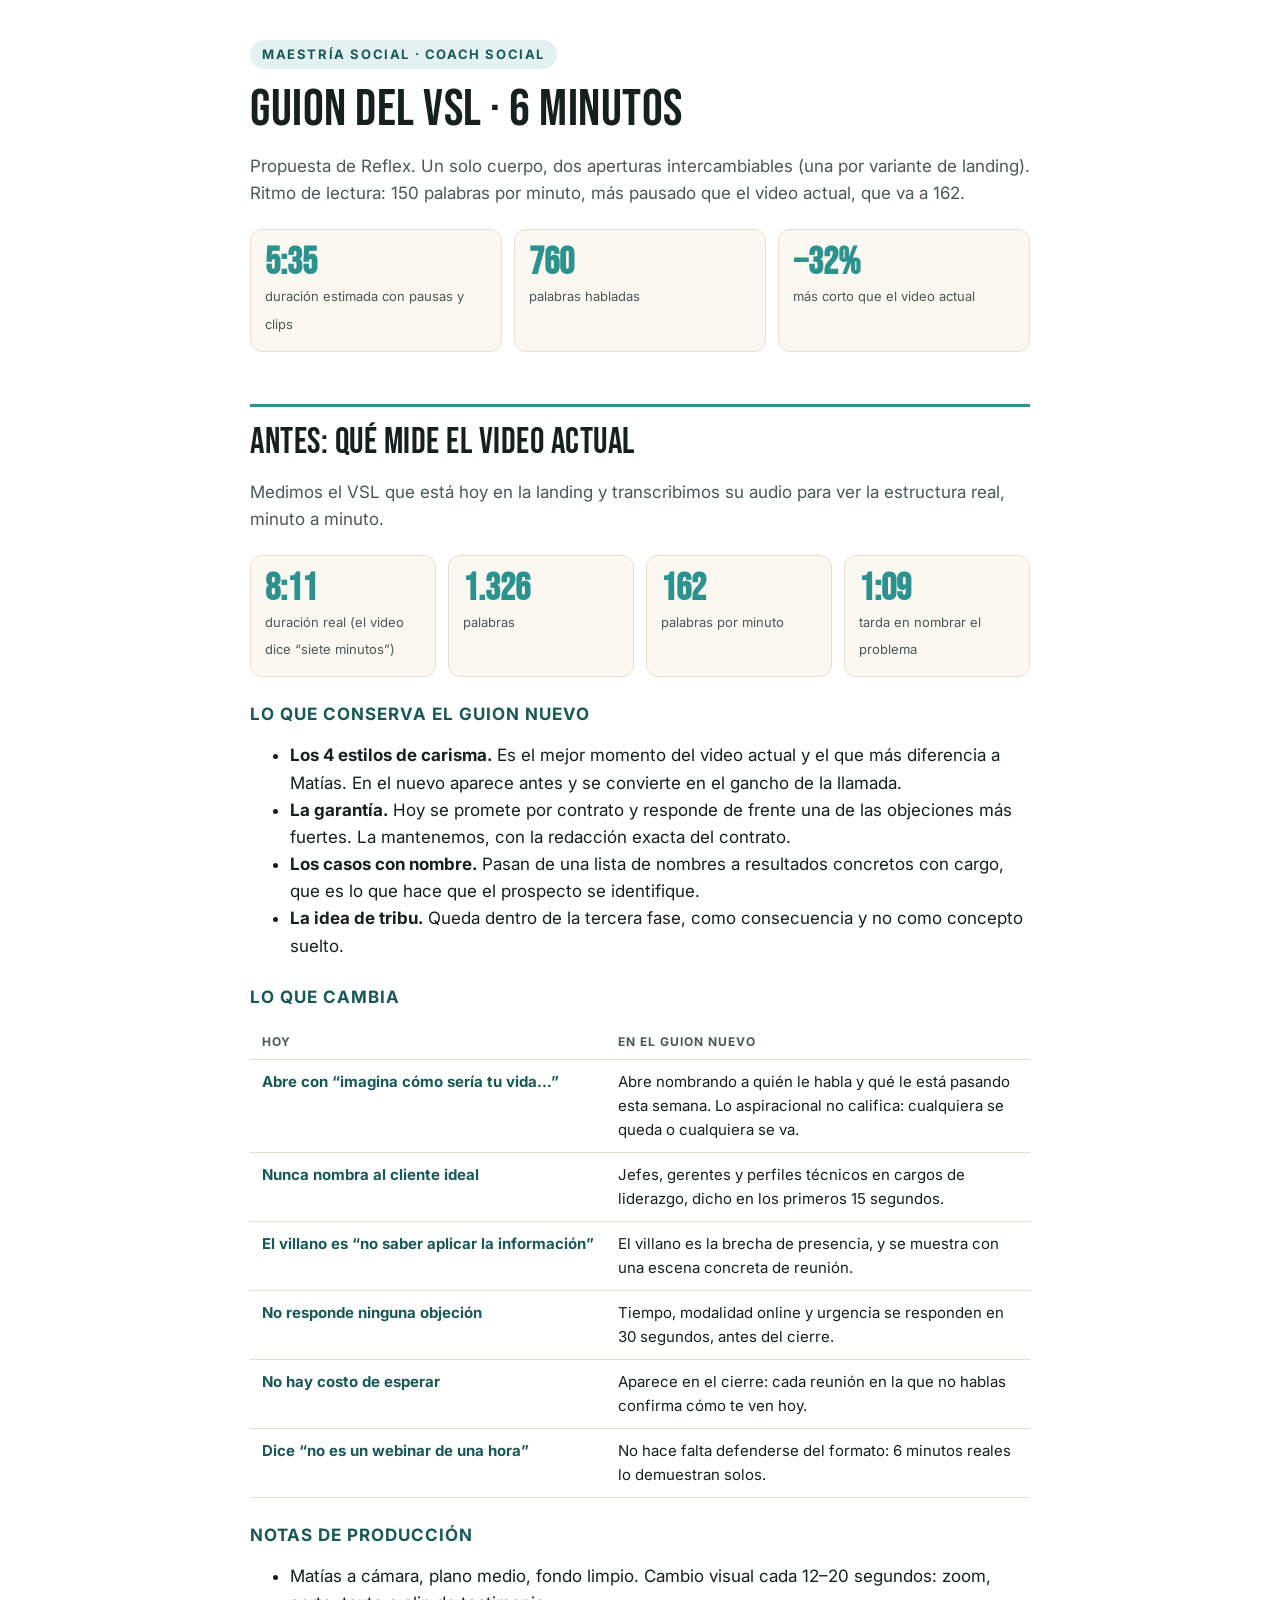
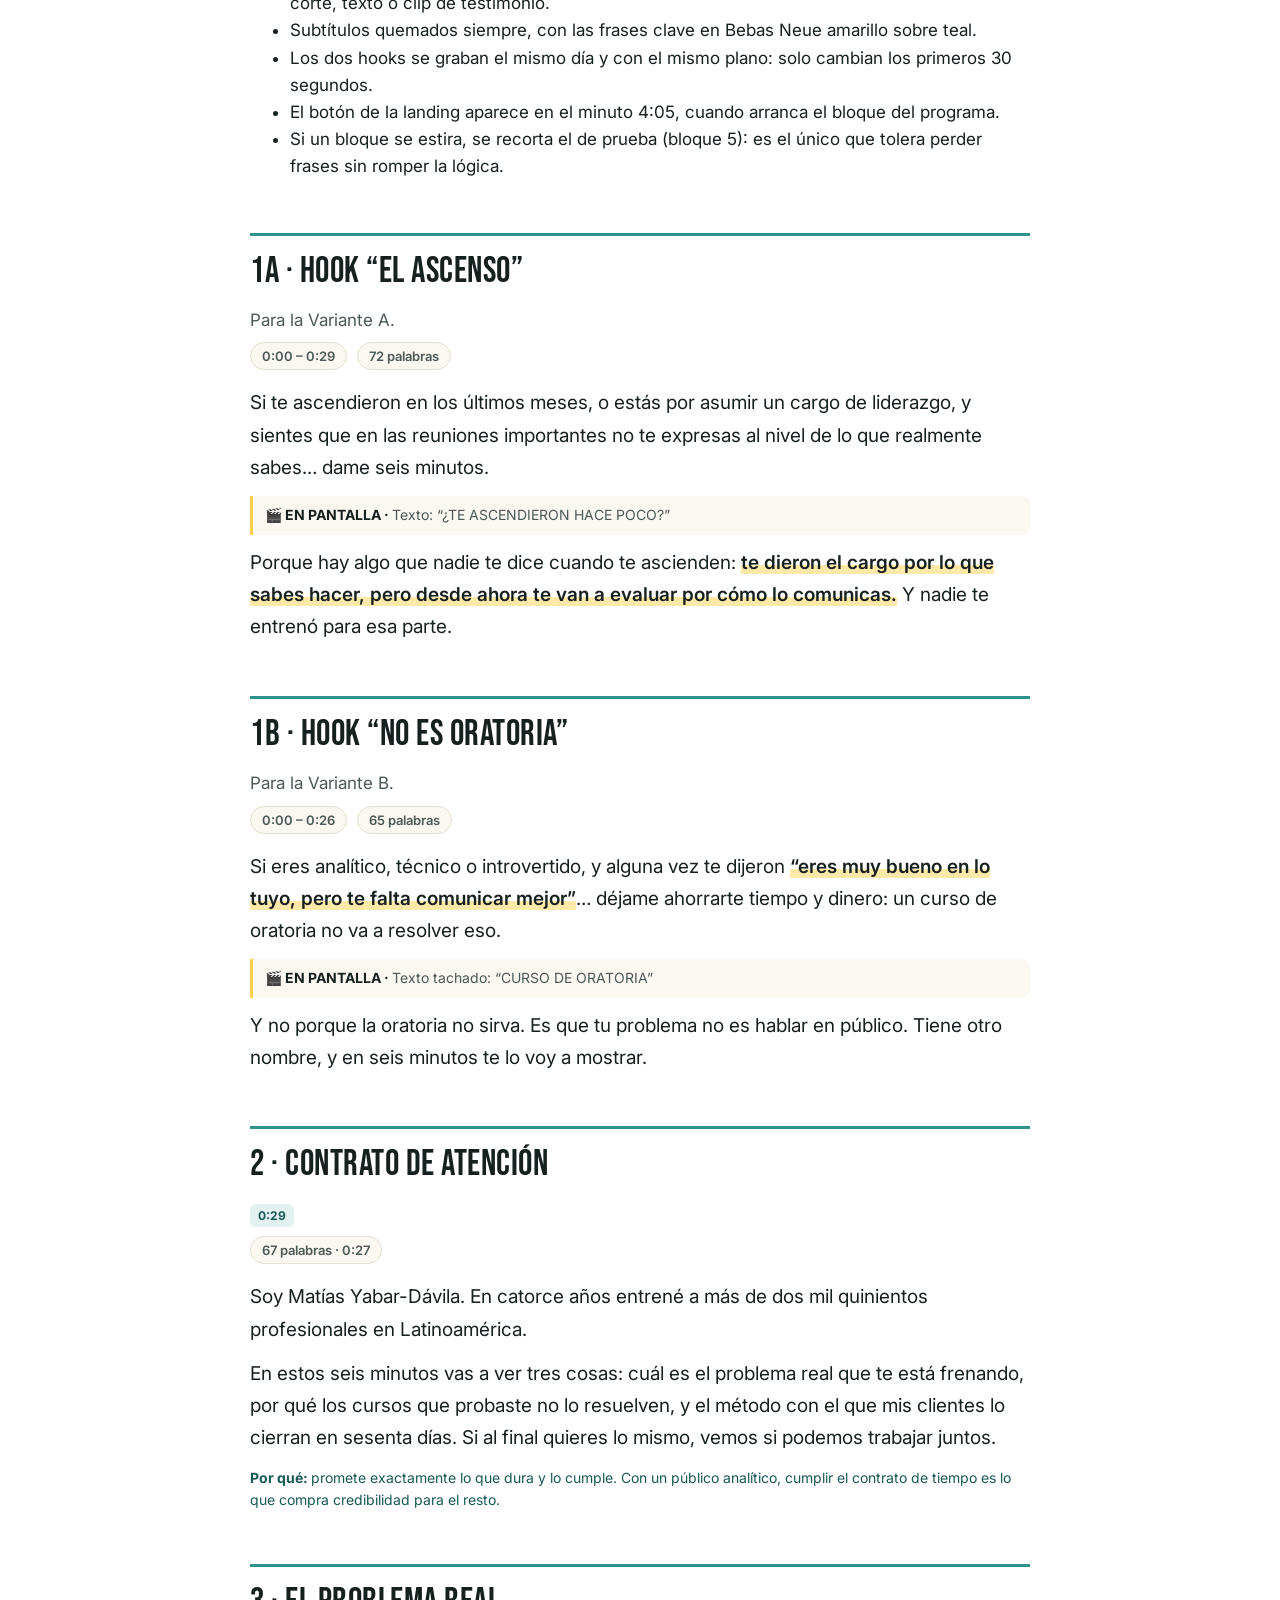
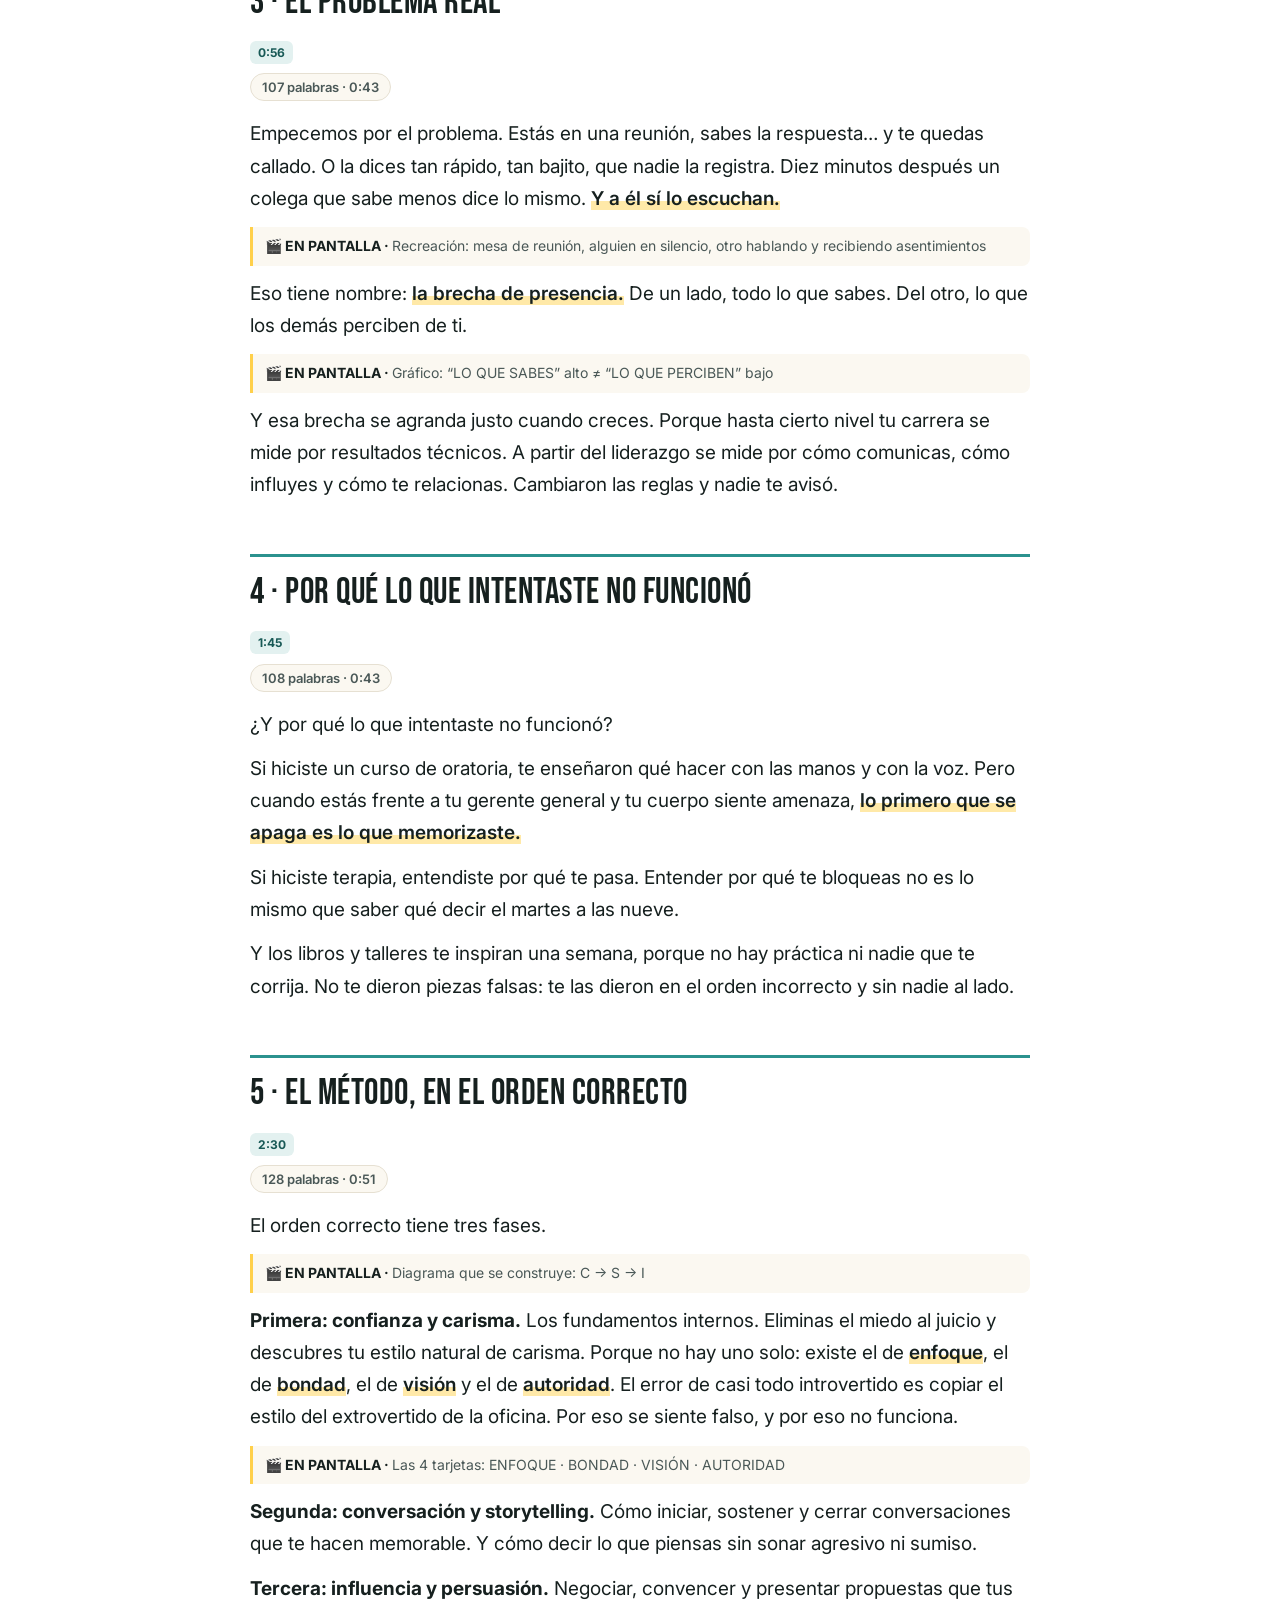
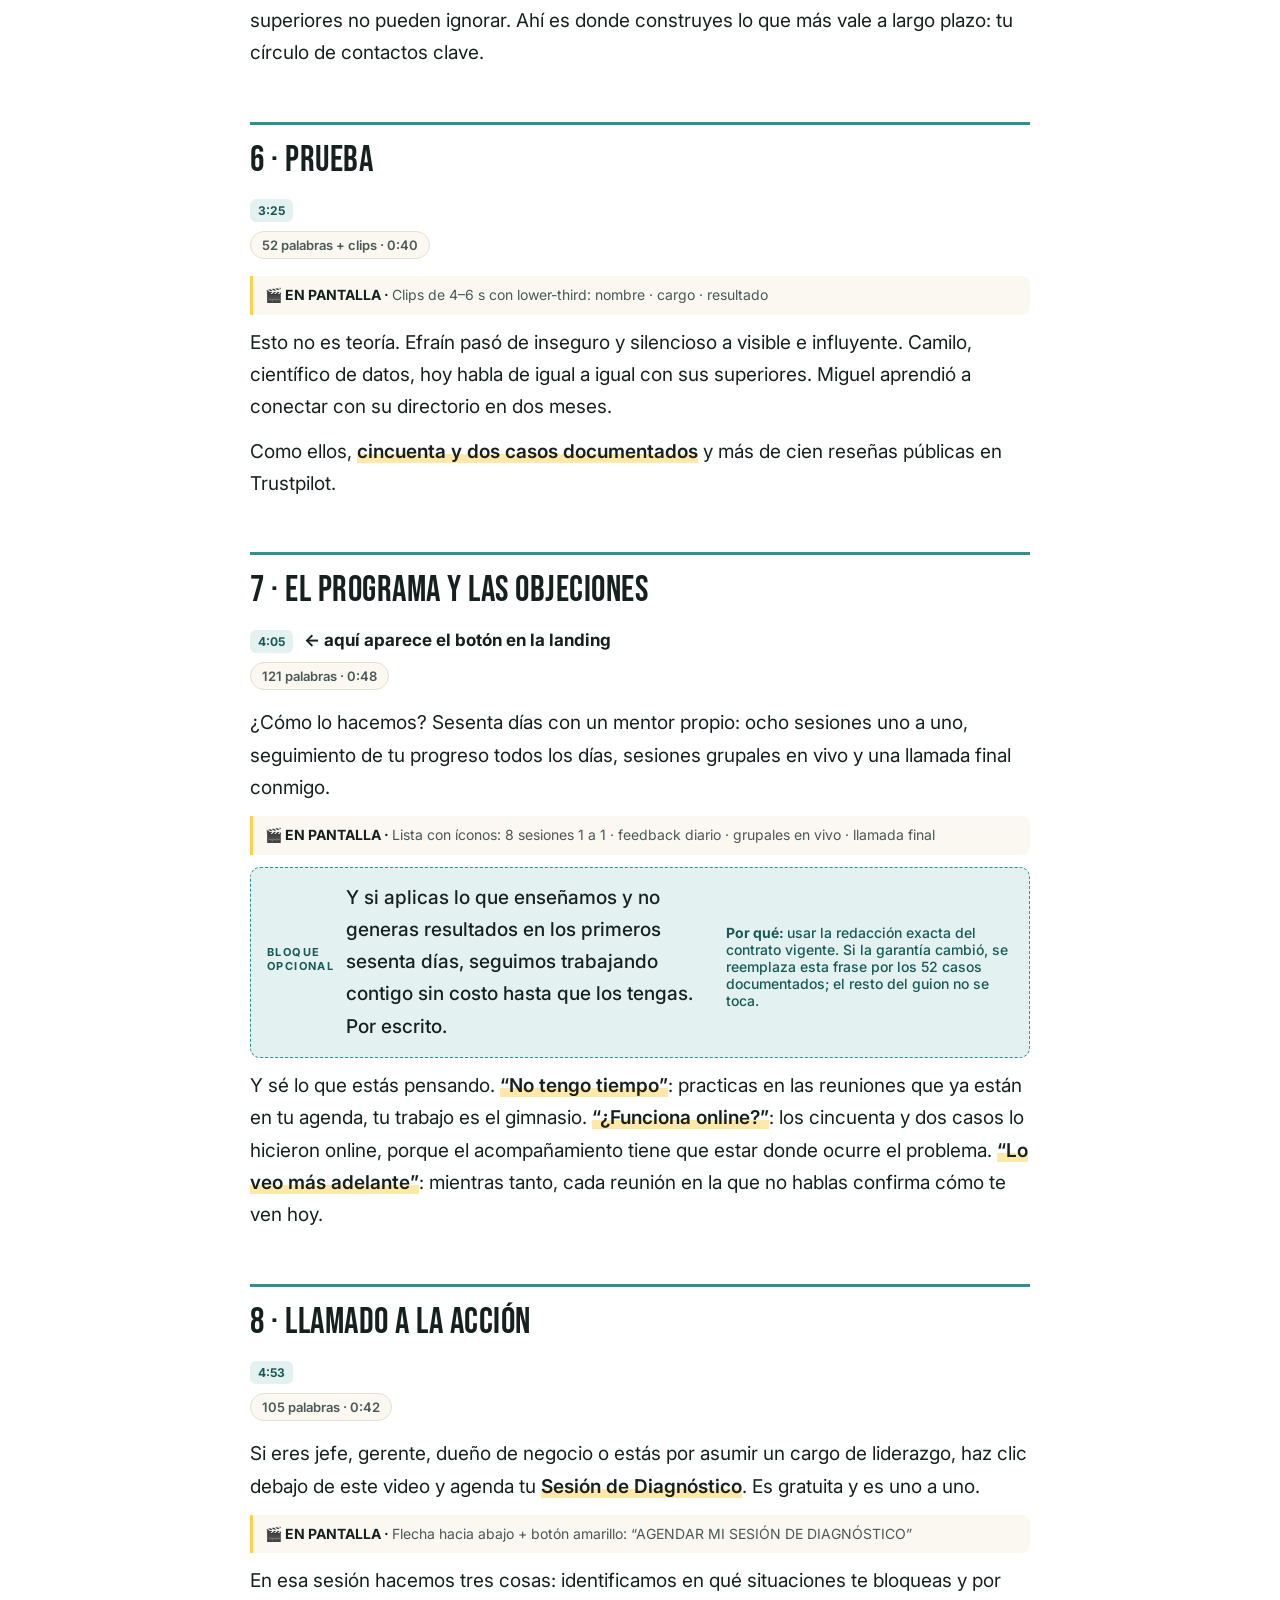
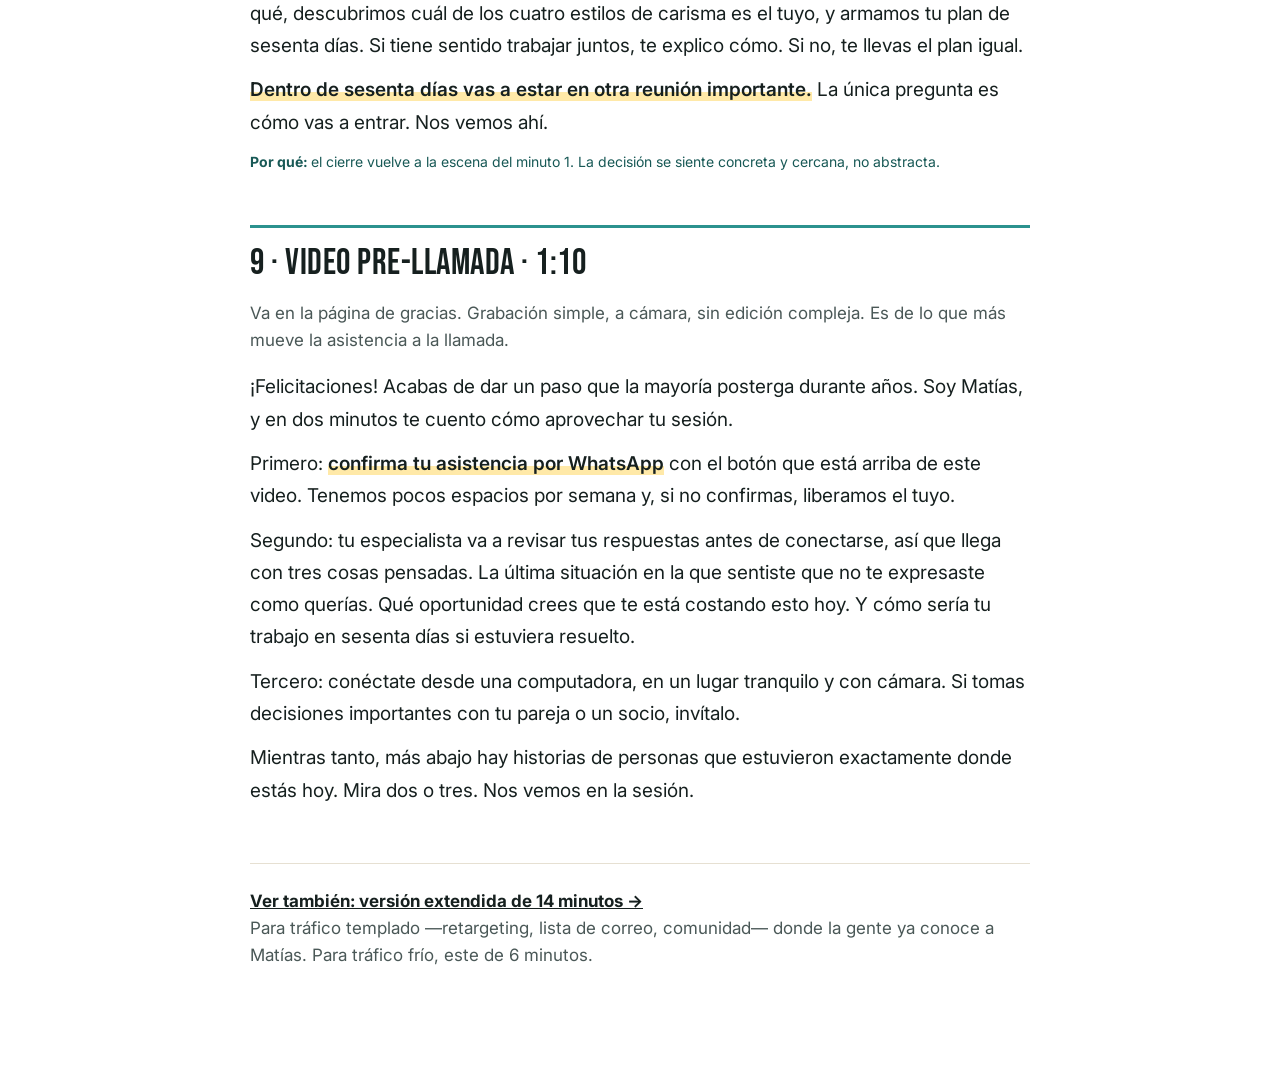
==== commit 6bf0a76d: "VSL de 6 minutos + análisis del video actual (8:11) Se transcribió el VSL en produccion para medir d" ====
--- a/vsl-guion.html
+++ b/vsl-guion.html
@@ -4,204 +4,172 @@
 <meta charset="utf-8">
 <meta name="robots" content="noindex,nofollow">
 <meta name="viewport" content="width=device-width,initial-scale=1">
-<title>Guion VSL — Maestría Social</title>
+<title>Guion VSL 6 minutos — Maestría Social</title>
 <link rel="stylesheet" href="assets/styles.css">
 <style>
   body{background:#fff}
   .doc{max-width:820px;margin:0 auto;padding:40px 20px 80px}
-  .doc h1{font-size:56px}
-  .doc h2{font-size:38px;margin:56px 0 6px;padding-top:18px;border-top:3px solid var(--teal)}
-  .doc h3{margin-top:28px;font-size:18px;text-transform:uppercase;letter-spacing:1px;color:var(--teal-800)}
+  .doc h1{font-size:52px}
+  .doc h2{font-size:36px;margin:52px 0 6px;padding-top:18px;border-top:3px solid var(--teal)}
+  .doc h3{margin-top:26px;font-size:17px;text-transform:uppercase;letter-spacing:1px;color:var(--teal-800)}
   .time{display:inline-block;font:700 12px Inter;background:var(--teal-100);color:var(--teal-800);border-radius:6px;padding:4px 8px;margin-right:6px}
   .say{font-size:19px;line-height:1.7;margin:12px 0}
   .say em{background:linear-gradient(transparent 60%,#FFE9A8 60%);font-style:normal;font-weight:600}
   .vis{font-size:14px;color:var(--ink-2);background:var(--paper);border-left:3px solid var(--yellow);padding:8px 12px;margin:10px 0;border-radius:0 8px 8px 0}
   .vis::before{content:"🎬 EN PANTALLA · ";font-weight:700;color:var(--ink)}
-  .todo{background:#FFF3CD;border:1px solid #F2BC1F;border-radius:8px;padding:2px 6px;font-size:15px}
   .why{font-size:14px;color:var(--teal-800);margin:6px 0 0}
   .why::before{content:"Por qué: ";font-weight:700}
-  .toc{columns:2;font-size:15px}
-  @media (max-width:600px){.toc{columns:1}}
-  @media print{.vis{break-inside:avoid}.doc h2{break-before:page}}
+  .num{display:grid;grid-template-columns:repeat(4,1fr);gap:12px;margin:22px 0 8px}
+  .num div{background:var(--paper);border:1px solid var(--line);border-radius:12px;padding:14px}
+  .num b{display:block;font-family:'Bebas Neue';font-size:38px;line-height:1;color:var(--teal)}
+  .num span{font-size:13px;color:var(--ink-2)}
+  @media (max-width:640px){.num{grid-template-columns:repeat(2,1fr)}}
+  .map{width:100%;border-collapse:collapse;font-size:15px;margin-top:16px}
+  .map th,.map td{text-align:left;padding:10px 12px;border-bottom:1px solid var(--line);vertical-align:top}
+  .map th{font:700 12px Inter;letter-spacing:1px;text-transform:uppercase;color:var(--ink-2)}
+  .map td:first-child{white-space:nowrap;font-weight:700;color:var(--teal-800)}
+  .opt{border:1px dashed var(--teal);border-radius:10px;padding:14px 16px;margin:12px 0;background:var(--teal-100)}
+  .opt::before{content:"BLOQUE OPCIONAL";display:block;font:700 11px Inter;letter-spacing:1.4px;color:var(--teal-800);margin-bottom:6px}
+  .tally{display:flex;gap:10px;flex-wrap:wrap;font:600 13px Inter;color:var(--ink-2);margin-top:8px}
+  .tally span{background:var(--paper);border:1px solid var(--line);border-radius:99px;padding:5px 11px}
+  @media print{.vis{break-inside:avoid}}
 </style>
 </head>
 <body>
 <div class="doc">
   <span class="eyebrow">Maestría Social · Coach Social</span>
-  <h1 style="margin-top:14px">Guion VSL + video pre-llamada</h1>
-  <p class="muted">Propuesta de Reflex · Duración objetivo: 13–15 min (~140 palabras/min). Tono: conversacional, directo, calmado — como un mentor que habla con un profesional, no un vendedor gritando. Tratamiento de “tú”.</p>
-
-  <div class="card" style="margin-top:20px">
-    <h3 style="margin-top:0">Estructura</h3>
-    <ol class="toc">
-      <li>Hook A (ascenso) <b>o</b> Hook B (no es oratoria)</li>
-      <li>Presentación de Matías</li>
-      <li>El problema real: la brecha de presencia</li>
-      <li>Por qué lo que intentaste no funcionó</li>
-      <li>El método CSI</li>
-      <li>Prueba: casos reales</li>
-      <li>El programa</li>
-      <li>Objeciones</li>
-      <li>Para quién es / urgencia</li>
-      <li>Llamado a la acción</li>
-      <li>Video pre-llamada (thank you page)</li>
-    </ol>
-  </div>
-
-  <div class="card" style="margin-top:14px">
-    <h3 style="margin-top:0">Notas de producción</h3>
-    <ul>
-      <li>Formato: Matías a cámara (plano medio, fondo limpio) + B-roll y textos. Cambio visual cada 15–25 s (zoom, corte, texto, clip).</li>
-      <li>Subtítulos quemados siempre. Frases clave en Bebas Neue amarillo #FFD04B sobre teal #2B928E.</li>
-      <li>Marcar el minuto exacto donde empieza la oferta (bloque 7) → configurar <code>data-reveal</code> en la landing para mostrar el botón ahí.</li>
-      <li>Grabar los 2 hooks el mismo día, mismo plano. El cuerpo es único: solo cambian los primeros 45–60 s.</li>
-    </ul>
+  <h1 style="margin-top:14px">Guion del VSL · 6 minutos</h1>
+  <p class="muted">Propuesta de Reflex. Un solo cuerpo, dos aperturas intercambiables (una por variante de landing). Ritmo de lectura: 150 palabras por minuto, más pausado que el video actual, que va a 162.</p>
+  <div class="num" style="grid-template-columns:repeat(3,1fr)">
+    <div><b>5:35</b><span>duración estimada con pausas y clips</span></div>
+    <div><b>760</b><span>palabras habladas</span></div>
+    <div><b>−32%</b><span>más corto que el video actual</span></div>
   </div>
 
   <!-- ============================================================ -->
-  <h2>1A · Hook “El ascenso”</h2>
-  <p class="muted">Para Variante A. Llama por situación (ascenso reciente) → tensión de identidad → promesa + loop de curiosidad.</p>
+  <h2>Antes: qué mide el video actual</h2>
+  <p class="muted">Medimos el VSL que está hoy en la landing y transcribimos su audio para ver la estructura real, minuto a minuto.</p>
+  <div class="num">
+    <div><b>8:11</b><span>duración real (el video dice “siete minutos”)</span></div>
+    <div><b>1.326</b><span>palabras</span></div>
+    <div><b>162</b><span>palabras por minuto</span></div>
+    <div><b>1:09</b><span>tarda en nombrar el problema</span></div>
+  </div>
 
-  <p><span class="time">0:00</span></p>
-  <p class="say">Si te ascendieron en los últimos meses —o estás por asumir un cargo de liderazgo— y sientes que en las reuniones importantes no te expresas al nivel de lo que realmente sabes… quédate conmigo los próximos minutos.</p>
-  <div class="vis">Texto: “¿TE ASCENDIERON EN LOS ÚLTIMOS MESES?”</div>
-  <p class="say">Porque hay algo que nadie te dice cuando te ascienden: <em>te dieron el cargo por lo que sabes hacer. Pero desde ahora te van a evaluar por cómo lo comunicas.</em></p>
-  <p class="say">En este video te voy a mostrar por qué profesionales brillantes —ingenieros, analistas, gerentes— se estancan justo en este punto. Por qué los cursos de oratoria casi nunca lo resuelven. Y el método de 3 fases con el que más de 2.550 profesionales en Latinoamérica aprendieron a hablar con seguridad frente a sus superiores, liderar con presencia y construir relaciones que les abrieron puertas. En 60 días. Sin convertirse en otra persona.</p>
-  <p class="say">Y al final te voy a explicar cuál es el error que cometen casi todos los introvertidos cuando intentan tener más carisma… y cómo descubrir cuál de los 4 estilos de carisma es el tuyo. Porque ya tienes uno, aunque todavía no lo estés usando.</p>
-  <div class="vis">4 tarjetas que aparecen y se ocultan: ENFOQUE · BONDAD · VISIÓN · AUTORIDAD (con “?”)</div>
-  <p class="why">abre dos loops (el error + tu estilo) que se cierran recién en los bloques 5 y 10, sosteniendo retención hasta la oferta.</p>
+  <h3>Lo que conserva el guion nuevo</h3>
+  <ul>
+    <li><b>Los 4 estilos de carisma.</b> Es el mejor momento del video actual y el que más diferencia a Matías. En el nuevo aparece antes y se convierte en el gancho de la llamada.</li>
+    <li><b>La garantía.</b> Hoy se promete por contrato y responde de frente una de las objeciones más fuertes. La mantenemos, con la redacción exacta del contrato.</li>
+    <li><b>Los casos con nombre.</b> Pasan de una lista de nombres a resultados concretos con cargo, que es lo que hace que el prospecto se identifique.</li>
+    <li><b>La idea de tribu.</b> Queda dentro de la tercera fase, como consecuencia y no como concepto suelto.</li>
+  </ul>
+
+  <h3>Lo que cambia</h3>
+  <table class="map">
+    <tr><th>Hoy</th><th>En el guion nuevo</th></tr>
+    <tr><td>Abre con “imagina cómo sería tu vida…”</td><td>Abre nombrando a quién le habla y qué le está pasando esta semana. Lo aspiracional no califica: cualquiera se queda o cualquiera se va.</td></tr>
+    <tr><td>Nunca nombra al cliente ideal</td><td>Jefes, gerentes y perfiles técnicos en cargos de liderazgo, dicho en los primeros 15 segundos.</td></tr>
+    <tr><td>El villano es “no saber aplicar la información”</td><td>El villano es la brecha de presencia, y se muestra con una escena concreta de reunión.</td></tr>
+    <tr><td>No responde ninguna objeción</td><td>Tiempo, modalidad online y urgencia se responden en 30 segundos, antes del cierre.</td></tr>
+    <tr><td>No hay costo de esperar</td><td>Aparece en el cierre: cada reunión en la que no hablas confirma cómo te ven hoy.</td></tr>
+    <tr><td>Dice “no es un webinar de una hora”</td><td>No hace falta defenderse del formato: 6 minutos reales lo demuestran solos.</td></tr>
+  </table>
+
+  <h3>Notas de producción</h3>
+  <ul>
+    <li>Matías a cámara, plano medio, fondo limpio. Cambio visual cada 12–20 segundos: zoom, corte, texto o clip de testimonio.</li>
+    <li>Subtítulos quemados siempre, con las frases clave en Bebas Neue amarillo sobre teal.</li>
+    <li>Los dos hooks se graban el mismo día y con el mismo plano: solo cambian los primeros 30 segundos.</li>
+    <li>El botón de la landing aparece en el minuto 4:05, cuando arranca el bloque del programa.</li>
+    <li>Si un bloque se estira, se recorta el de prueba (bloque 5): es el único que tolera perder frases sin romper la lógica.</li>
+  </ul>
 
   <!-- ============================================================ -->
+  <h2>1A · Hook “El ascenso”</h2>
+  <p class="muted">Para la Variante A. <span class="tally"><span>0:00 – 0:29</span><span>72 palabras</span></span></p>
+  <p class="say">Si te ascendieron en los últimos meses, o estás por asumir un cargo de liderazgo, y sientes que en las reuniones importantes no te expresas al nivel de lo que realmente sabes… dame seis minutos.</p>
+  <div class="vis">Texto: “¿TE ASCENDIERON HACE POCO?”</div>
+  <p class="say">Porque hay algo que nadie te dice cuando te ascienden: <em>te dieron el cargo por lo que sabes hacer, pero desde ahora te van a evaluar por cómo lo comunicas.</em> Y nadie te entrenó para esa parte.</p>
+
   <h2>1B · Hook “No es oratoria”</h2>
-  <p class="muted">Para Variante B. Rompe la categoría con la que nos confunden (oratoria / terapia) y nombra el mecanismo.</p>
-
-  <p><span class="time">0:00</span></p>
-  <p class="say">Si eres una persona analítica, técnica o introvertida… y alguna vez te dijeron <em>“eres muy bueno en lo tuyo, pero te falta comunicar mejor”</em>… déjame ahorrarte tiempo y dinero: un curso de oratoria no va a resolver eso.</p>
+  <p class="muted">Para la Variante B. <span class="tally"><span>0:00 – 0:26</span><span>65 palabras</span></span></p>
+  <p class="say">Si eres analítico, técnico o introvertido, y alguna vez te dijeron <em>“eres muy bueno en lo tuyo, pero te falta comunicar mejor”</em>… déjame ahorrarte tiempo y dinero: un curso de oratoria no va a resolver eso.</p>
   <div class="vis">Texto tachado: “CURSO DE ORATORIA”</div>
-  <p class="say">Y no lo digo porque la oratoria no sirva. Lo digo porque tu problema no es hablar en público. Tu problema tiene otro nombre. Se llama <em>la brecha de presencia</em>: la distancia entre todo lo que sabes… y lo que los demás perciben de ti.</p>
-  <p class="say">En los próximos minutos te voy a mostrar de dónde viene esa brecha, por qué se hace más grande justo cuando creces en tu carrera, y el método de 3 fases con el que más de 2.550 profesionales la cerraron en 60 días. Y al final, cómo descubrir cuál de los 4 estilos de carisma es el tuyo.</p>
+  <p class="say">Y no porque la oratoria no sirva. Es que tu problema no es hablar en público. Tiene otro nombre, y en seis minutos te lo voy a mostrar.</p>
 
   <!-- ============================================================ -->
-  <h2>2 · Presentación</h2>
-  <p><span class="time">~0:50</span></p>
-  <p class="say">Mi nombre es Matías Yabar-Dávila. Soy abogado de formación, pero dejé el derecho para dedicarme a lo que hoy es mi vocación: ayudar a personas ambiciosas a desbloquear su carisma.</p>
-  <p class="say"><b>Aquí va la historia personal de Matías, en tres frases:</b> la situación concreta, lo que le costó y el momento en que decidió cambiarlo. Es el bloque que más conexión genera con este público.</p>
-  <p class="say"><b>Versión alternativa, sin historia personal:</b> “Durante mis años como abogado vi algo que me marcó: los que llegaban más lejos no eran los que más sabían, eran los que mejor sabían relacionarse. Y decidí aprender a enseñar eso.”</p>
-  <p class="say">Me formé con los mejores coaches del mundo, y en los últimos 14 años entrené a más de 2.550 profesionales en Latinoamérica. Tenemos 52 casos documentados y más de 100 reseñas públicas en Trustpilot. Pero no te pido que me creas a mí: en unos minutos vas a escuchar a personas como tú contándolo.</p>
-  <div class="vis">Foto de Matías entrenando / grupo · contadores animados: 14 AÑOS · +2.550 · 52 CASOS · ★ TRUSTPILOT</div>
+  <h2>2 · Contrato de atención</h2>
+  <p><span class="time">0:29</span> <span class="tally"><span>67 palabras · 0:27</span></span></p>
+  <p class="say">Soy Matías Yabar-Dávila. En catorce años entrené a más de dos mil quinientos profesionales en Latinoamérica.</p>
+  <p class="say">En estos seis minutos vas a ver tres cosas: cuál es el problema real que te está frenando, por qué los cursos que probaste no lo resuelven, y el método con el que mis clientes lo cierran en sesenta días. Si al final quieres lo mismo, vemos si podemos trabajar juntos.</p>
+  <p class="why">promete exactamente lo que dura y lo cumple. Con un público analítico, cumplir el contrato de tiempo es lo que compra credibilidad para el resto.</p>
 
   <!-- ============================================================ -->
-  <h2>3 · El problema real: la brecha de presencia</h2>
-  <p><span class="time">~1:45</span></p>
-  <p class="say">Déjame contarte cómo llega la mayoría de las personas con las que trabajo. Quizás te suene.</p>
-  <p class="say">Es alguien muy bueno en lo suyo. Ingeniero, analista, especialista. Durante años su trabajo habló por él. Lo ascienden. Y de pronto está en reuniones con gerencia, con clientes grandes, con gente que tiene más poder que él.</p>
-  <p class="say">Y pasa algo raro. Sabe la respuesta… pero se queda callado. O la dice tan rápido, tan bajito, que nadie la registra. Diez minutos después, un colega que sabe menos dice exactamente lo mismo. <em>Y a ese colega sí lo escuchan.</em></p>
-  <div class="vis">Recreación simple: mesa de reunión, una persona en silencio, otra hablando y recibiendo asentimientos</div>
-  <p class="say">Llega a su casa pensando: “¿qué me pasa? Si yo sé más que él”. Y tiene razón. Sabe más. Pero ese no es el punto.</p>
-  <p class="say">El punto es que <em>nadie le avisó que cambiaron las reglas.</em> Hasta cierto nivel, tu carrera se mide por tus resultados técnicos. Pero a partir del liderazgo, se mide por otra cosa: cómo comunicas, cómo influyes, cómo te relacionas. Por cómo te perciben.</p>
-  <p class="say">A eso le llamo la brecha de presencia. De un lado, todo lo que sabes. Del otro, lo que los demás perciben de ti. Y mientras más grande es esa distancia, más oportunidades se quedan en el camino.</p>
-  <div class="vis">Gráfico: “LO QUE SABES” (barra alta) ≠ “LO QUE PERCIBEN” (barra baja). Título: LA BRECHA DE PRESENCIA</div>
-  <p class="say">Y aquí viene lo que casi nadie entiende: <em>esta brecha se hace más grande justo cuando creces.</em> Más exposición, más personas con autoridad, más en juego. Por eso esa inseguridad que creías superada vuelve con más fuerza cuando subes de nivel. No es que retrocediste. Es que el nuevo nivel exige una habilidad que nunca te entrenaron.</p>
-  <p class="say">¿Y el costo? Las etiquetas se forman rápido. En los primeros meses en un cargo, la gente decide si eres “el líder” o “el técnico que tiene el cargo”. Los ascensos, los presupuestos y los proyectos importantes se deciden en conversaciones a las que solo te invitan si te perciben como referente. Y mientras tanto ves a colegas menos preparados avanzar más rápido. No porque sean mejores. Porque saben moverse, hablar y conectar.</p>
+  <h2>3 · El problema real</h2>
+  <p><span class="time">0:56</span> <span class="tally"><span>107 palabras · 0:43</span></span></p>
+  <p class="say">Empecemos por el problema. Estás en una reunión, sabes la respuesta… y te quedas callado. O la dices tan rápido, tan bajito, que nadie la registra. Diez minutos después un colega que sabe menos dice lo mismo. <em>Y a él sí lo escuchan.</em></p>
+  <div class="vis">Recreación: mesa de reunión, alguien en silencio, otro hablando y recibiendo asentimientos</div>
+  <p class="say">Eso tiene nombre: <em>la brecha de presencia.</em> De un lado, todo lo que sabes. Del otro, lo que los demás perciben de ti.</p>
+  <div class="vis">Gráfico: “LO QUE SABES” alto ≠ “LO QUE PERCIBEN” bajo</div>
+  <p class="say">Y esa brecha se agranda justo cuando creces. Porque hasta cierto nivel tu carrera se mide por resultados técnicos. A partir del liderazgo se mide por cómo comunicas, cómo influyes y cómo te relacionas. Cambiaron las reglas y nadie te avisó.</p>
 
   <!-- ============================================================ -->
   <h2>4 · Por qué lo que intentaste no funcionó</h2>
-  <p><span class="time">~4:15</span></p>
-  <p class="say">Si eres como la mayoría de mis clientes, probablemente ya intentaste resolver esto. Y probablemente hiciste alguna de estas tres cosas.</p>
-  <p class="say"><b>Uno: un curso de oratoria.</b> Te enseñaron qué hacer con las manos, cómo modular la voz, cómo estructurar una presentación. Todo útil. Pero cuando estás frente a tu gerente general y tu cuerpo siente que está en peligro, <em>lo primero que se apaga es lo que memorizaste.</em> Las técnicas externas no funcionan si por dentro sientes que no mereces estar ahí.</p>
-  <div class="vis">Ícono micrófono ✕ · texto: “TÉCNICA SIN BASE”</div>
-  <p class="say"><b>Dos: terapia.</b> Muy valiosa, y si la hiciste, bien por ti. Te ayuda a entender <em>por qué</em> te pasa. Pero entender por qué te bloqueas no es lo mismo que saber qué decir el martes a las nueve frente al directorio.</p>
-  <p class="say"><b>Tres: libros, charlas, talleres.</b> Te inspiran una semana. Pero sin práctica y sin alguien que te corrija, vuelves a tus hábitos de siempre. Saber qué hacer y hacerlo bajo presión son dos cosas muy distintas.</p>
-  <p class="say">Así que si probaste algo de esto y no funcionó, quiero que escuches esto: <em>el problema no eres tú.</em> Te dieron piezas correctas, en el orden incorrecto, y sin nadie al lado.</p>
+  <p><span class="time">1:45</span> <span class="tally"><span>108 palabras · 0:43</span></span></p>
+  <p class="say">¿Y por qué lo que intentaste no funcionó?</p>
+  <p class="say">Si hiciste un curso de oratoria, te enseñaron qué hacer con las manos y con la voz. Pero cuando estás frente a tu gerente general y tu cuerpo siente amenaza, <em>lo primero que se apaga es lo que memorizaste.</em></p>
+  <p class="say">Si hiciste terapia, entendiste por qué te pasa. Entender por qué te bloqueas no es lo mismo que saber qué decir el martes a las nueve.</p>
+  <p class="say">Y los libros y talleres te inspiran una semana, porque no hay práctica ni nadie que te corrija. No te dieron piezas falsas: te las dieron en el orden incorrecto y sin nadie al lado.</p>
 
   <!-- ============================================================ -->
-  <h2>5 · El método CSI</h2>
-  <p><span class="time">~6:00</span></p>
-  <p class="say">Por eso creamos el método CSI. Se basa en una idea simple: <em>de adentro hacia afuera, en el orden correcto, y con seguimiento.</em> Tiene tres fases.</p>
-  <div class="vis">Diagrama de 3 bloques que se construyen: C → S → I</div>
-
-  <h3>Fase 1 · C — Carisma y Confianza</h3>
-  <p class="say">Empezamos por dentro. Porque puedes memorizar mil técnicas, pero si internamente te sientes inseguro, ninguna va a funcionar. En esta fase eliminas la timidez y el miedo al rechazo, y aprendes a proyectar presencia, poder y calidez en cualquier situación.</p>
-  <p class="say">Y aquí está el error que te prometí al principio. <em>El error que comete casi todo introvertido es intentar copiar el carisma del extrovertido de la oficina.</em> El que hace chistes, el que habla fuerte, el que conoce a todos. Y como no le sale natural, se siente falso… y concluye que “el carisma no es para él”.</p>
-  <p class="say">Pero el carisma no es un solo estilo. Hay cuatro: <b>Enfoque</b>, la presencia total que hace sentir escuchado al otro. <b>Bondad</b>, la calidez que genera confianza inmediata. <b>Visión</b>, la convicción que hace que otros te sigan. Y <b>Autoridad</b>, la seguridad que genera respeto sin tener que imponerlo. Tú ya tienes uno dominante. El trabajo es activarlo, no fingir otro.</p>
-  <div class="vis">Las 4 tarjetas del hook se revelan con su descripción</div>
-
-  <h3>Fase 2 · S — Storytelling y Conversación</h3>
-  <p class="say">Con la confianza instalada, pasamos a conectar. Aprendes tres técnicas para iniciar, mantener y cerrar conversaciones que te hacen memorable — en una reunión, en un evento o en un pasillo con tu jefe. Storytelling para que tus ideas se recuerden. Y comunicación asertiva para decir lo que piensas sin sonar agresivo y sin que te pasen por encima.</p>
-
-  <h3>Fase 3 · I — Influencia y Persuasión</h3>
-  <p class="say">Y finalmente, desarrollas tu poder de convencimiento. Los tres principios universales de influencia —reciprocidad, prueba social y agrado—, negociación estratégica, y cómo presentar propuestas que tus superiores no pueden ignorar. Es la fase en la que muchos de nuestros clientes negocian un ascenso, un aumento o un nuevo puesto.</p>
-
-  <p class="say">Pero lo que hace que esto funcione no es solo el contenido. <em>Es el seguimiento.</em> Un hábito no cambia viendo videos. Cambia practicando en tu vida real, con alguien que te corrige cada día. Por eso son 60 días, y por eso tienes un mentor al lado todo el camino.</p>
+  <h2>5 · El método, en el orden correcto</h2>
+  <p><span class="time">2:30</span> <span class="tally"><span>128 palabras · 0:51</span></span></p>
+  <p class="say">El orden correcto tiene tres fases.</p>
+  <div class="vis">Diagrama que se construye: C → S → I</div>
+  <p class="say"><b>Primera: confianza y carisma.</b> Los fundamentos internos. Eliminas el miedo al juicio y descubres tu estilo natural de carisma. Porque no hay uno solo: existe el de <em>enfoque</em>, el de <em>bondad</em>, el de <em>visión</em> y el de <em>autoridad</em>. El error de casi todo introvertido es copiar el estilo del extrovertido de la oficina. Por eso se siente falso, y por eso no funciona.</p>
+  <div class="vis">Las 4 tarjetas: ENFOQUE · BONDAD · VISIÓN · AUTORIDAD</div>
+  <p class="say"><b>Segunda: conversación y storytelling.</b> Cómo iniciar, sostener y cerrar conversaciones que te hacen memorable. Y cómo decir lo que piensas sin sonar agresivo ni sumiso.</p>
+  <p class="say"><b>Tercera: influencia y persuasión.</b> Negociar, convencer y presentar propuestas que tus superiores no pueden ignorar. Ahí es donde construyes lo que más vale a largo plazo: tu círculo de contactos clave.</p>
 
   <!-- ============================================================ -->
-  <h2>6 · Prueba: casos reales</h2>
-  <p><span class="time">~9:00</span></p>
-  <p class="say">No te pido que me creas. Escúchalos a ellos.</p>
-  <div class="vis">Clips de 5–8 s de cada testimonio, con lower-third: nombre · cargo · resultado</div>
-  <ul>
-    <li><b>Efraín Ortega</b>, especialista en distribución minera — de inseguro y silencioso a visible e influyente.</li>
-    <li><b>Camilo Poma</b>, científico de datos e IA — ganó confianza y comunicación con sus superiores.</li>
-    <li><b>Miguel A. de la Torre</b>, Tribe Lead — aprendió a conectar con sus superiores en 2 meses.</li>
-    <li><b>Manuel Vizcarra</b>, analista — superó su ansiedad en entornos profesionales.</li>
-    <li><b>Erick Flores</b>, coordinador de infraestructura — venció su timidez y ganó influencia en reuniones.</li>
-    <li><b>Luisa Fernanda Muñoz</b> — nuevo puesto como gerente de RR.HH. gracias a sus habilidades de negociación.</li>
-    <li><b>Etoile Silveira</b>, medicina estética — +3.000 USD adicionales al mes gracias a su nueva marca personal.</li>
-  </ul>
-  <p class="say">Ingenieros. Analistas. Gerentes. Dueños de negocio. Personas que, como tú, llegaron lejos por lo que sabían… y que en 60 días aprendieron a que eso se note.</p>
+  <h2>6 · Prueba</h2>
+  <p><span class="time">3:25</span> <span class="tally"><span>52 palabras + clips · 0:40</span></span></p>
+  <div class="vis">Clips de 4–6 s con lower-third: nombre · cargo · resultado</div>
+  <p class="say">Esto no es teoría. Efraín pasó de inseguro y silencioso a visible e influyente. Camilo, científico de datos, hoy habla de igual a igual con sus superiores. Miguel aprendió a conectar con su directorio en dos meses.</p>
+  <p class="say">Como ellos, <em>cincuenta y dos casos documentados</em> y más de cien reseñas públicas en Trustpilot.</p>
 
   <!-- ============================================================ -->
-  <h2>7 · El programa</h2>
-  <p><span class="time">~10:30</span> <b>← marcar este minuto para revelar el botón</b></p>
-  <p class="say">Todo esto lo trabajamos en <em>Maestría Social</em>. Y quiero ser claro: no es un curso. Es un programa de entrenamiento con acompañamiento real durante 60 días. Esto es lo que incluye:</p>
-  <div class="vis">Lista que se va construyendo con íconos</div>
-  <ul class="say" style="font-size:18px">
-    <li><b>8 sesiones 1 a 1</b> con tu mentor en habilidades sociales, una por semana, sobre tus situaciones reales.</li>
-    <li><b>Seguimiento diario</b>: le cuentas cómo te fue y recibes retroalimentación en menos de 24 horas hábiles.</li>
-    <li><b>Coaching grupal todos los días</b>: carisma y confianza, conversación, comunicación asertiva, storytelling y mindfulness.</li>
-    <li>Los <b>4 módulos grabados</b> del método CSI en nuestra comunidad privada.</li>
-    <li>Una <b>llamada final conmigo</b> para consolidar lo logrado y definir tus siguientes pasos.</li>
-    <li>Y <b>un mes adicional</b> de sesiones grupales después de terminar, para que el cambio quede instalado.</li>
-  </ul>
+  <h2>7 · El programa y las objeciones</h2>
+  <p><span class="time">4:05</span> <b>← aquí aparece el botón en la landing</b> <span class="tally"><span>121 palabras · 0:48</span></span></p>
+  <p class="say">¿Cómo lo hacemos? Sesenta días con un mentor propio: ocho sesiones uno a uno, seguimiento de tu progreso todos los días, sesiones grupales en vivo y una llamada final conmigo.</p>
+  <div class="vis">Lista con íconos: 8 sesiones 1 a 1 · feedback diario · grupales en vivo · llamada final</div>
+  <div class="opt">
+    <p class="say" style="margin:0">Y si aplicas lo que enseñamos y no generas resultados en los primeros sesenta días, seguimos trabajando contigo sin costo hasta que los tengas. Por escrito.</p>
+    <p class="why" style="margin-top:8px">usar la redacción exacta del contrato vigente. Si la garantía cambió, se reemplaza esta frase por los 52 casos documentados; el resto del guion no se toca.</p>
+  </div>
+  <p class="say">Y sé lo que estás pensando. <em>“No tengo tiempo”</em>: practicas en las reuniones que ya están en tu agenda, tu trabajo es el gimnasio. <em>“¿Funciona online?”</em>: los cincuenta y dos casos lo hicieron online, porque el acompañamiento tiene que estar donde ocurre el problema. <em>“Lo veo más adelante”</em>: mientras tanto, cada reunión en la que no hablas confirma cómo te ven hoy.</p>
 
   <!-- ============================================================ -->
-  <h2>8 · Objeciones</h2>
-  <p><span class="time">~11:30</span></p>
-  <p class="say">Ahora, sé lo que probablemente estás pensando.</p>
-  <p class="say"><b>“Es importante, pero ahora no es prioridad. Lo veo en unos meses.”</b> Entiendo. Pero piensa en lo que pasa mientras tanto. Cada reunión en la que no hablas refuerza cómo te perciben hoy. Las decisiones sobre ascensos no se toman el día que se anuncian: se toman meses antes, en conversaciones. <em>Esperar también es una decisión, y también tiene un costo.</em></p>
-  <p class="say"><b>“No tengo tiempo, mi agenda está llena.”</b> Por eso está diseñado así: una sesión 1 a 1 por semana, grupales a las que te unes cuando puedes, y la práctica ocurre en las reuniones que ya tienes. No le sumas horas a tu semana. Tu trabajo se vuelve tu gimnasio.</p>
-  <p class="say"><b>“Prefiero algo presencial.”</b> Un taller presencial dura un fin de semana y luego vuelves solo a tu realidad. Aquí tienes 60 días de acompañamiento justo donde está el problema. Todos los casos que acabas de ver lo hicieron 100% online.</p>
-  <p class="say"><b>“Ya invertí en otros cursos, o estoy en una maestría.”</b> No es barato, y no pretendo que lo sea: es acompañamiento personalizado durante dos meses, y tenemos opciones de pago. Pero piénsalo así: una maestría te da más conocimiento. Esto hace que ese conocimiento se note. ¿Cuánto vale para ti el próximo ascenso, el aumento que no pediste o el cliente que no cerraste?</p>
-  <p class="say"><b>“Ya lo intenté y no me funcionó.”</b> Ya viste por qué: orden incorrecto y sin seguimiento. Aquí empiezas por dentro y tienes a alguien revisando tu avance todos los días.</p>
+  <h2>8 · Llamado a la acción</h2>
+  <p><span class="time">4:53</span> <span class="tally"><span>105 palabras · 0:42</span></span></p>
+  <p class="say">Si eres jefe, gerente, dueño de negocio o estás por asumir un cargo de liderazgo, haz clic debajo de este video y agenda tu <em>Sesión de Diagnóstico</em>. Es gratuita y es uno a uno.</p>
+  <div class="vis">Flecha hacia abajo + botón amarillo: “AGENDAR MI SESIÓN DE DIAGNÓSTICO”</div>
+  <p class="say">En esa sesión hacemos tres cosas: identificamos en qué situaciones te bloqueas y por qué, descubrimos cuál de los cuatro estilos de carisma es el tuyo, y armamos tu plan de sesenta días. Si tiene sentido trabajar juntos, te explico cómo. Si no, te llevas el plan igual.</p>
+  <p class="say"><em>Dentro de sesenta días vas a estar en otra reunión importante.</em> La única pregunta es cómo vas a entrar. Nos vemos ahí.</p>
+  <p class="why">el cierre vuelve a la escena del minuto 1. La decisión se siente concreta y cercana, no abstracta.</p>
 
   <!-- ============================================================ -->
-  <h2>9 · Para quién es / urgencia</h2>
-  <p><span class="time">~13:00</span></p>
-  <p class="say">Esto no es para todo el mundo. Es para ti si eres jefe, gerente, dueño de negocio, o estás por asumir un cargo de liderazgo. Si llegaste lejos por tu capacidad y sabes que para seguir creciendo necesitas otra cosa. Y si estás dispuesto a practicar durante 60 días.</p>
-  <p class="say">No es para ti si buscas un truco rápido para una sola presentación, o si no tienes interés en crecer en los próximos meses.</p>
-  <p class="say">Y un detalle importante: como cada persona tiene un mentor 1 a 1, <em>solo podemos aceptar un número limitado de personas cada mes</em>.</p>
+  <h2>9 · Video pre-llamada · 1:10</h2>
+  <p class="muted">Va en la página de gracias. Grabación simple, a cámara, sin edición compleja. Es de lo que más mueve la asistencia a la llamada.</p>
+  <p class="say">¡Felicitaciones! Acabas de dar un paso que la mayoría posterga durante años. Soy Matías, y en dos minutos te cuento cómo aprovechar tu sesión.</p>
+  <p class="say">Primero: <em>confirma tu asistencia por WhatsApp</em> con el botón que está arriba de este video. Tenemos pocos espacios por semana y, si no confirmas, liberamos el tuyo.</p>
+  <p class="say">Segundo: tu especialista va a revisar tus respuestas antes de conectarse, así que llega con tres cosas pensadas. La última situación en la que sentiste que no te expresaste como querías. Qué oportunidad crees que te está costando esto hoy. Y cómo sería tu trabajo en sesenta días si estuviera resuelto.</p>
+  <p class="say">Tercero: conéctate desde una computadora, en un lugar tranquilo y con cámara. Si tomas decisiones importantes con tu pareja o un socio, invítalo.</p>
+  <p class="say">Mientras tanto, más abajo hay historias de personas que estuvieron exactamente donde estás hoy. Mira dos o tres. Nos vemos en la sesión.</p>
 
-  <!-- ============================================================ -->
-  <h2>10 · Llamado a la acción</h2>
-  <p><span class="time">~13:40</span></p>
-  <p class="say">Entonces, el siguiente paso es simple. Debajo de este video hay un botón para agendar tu <em>Sesión de Diagnóstico</em>. Es gratuita, es 1 a 1, y es por videollamada.</p>
-  <div class="vis">Flecha hacia abajo + botón amarillo animado: “AGENDA TU SESIÓN DE DIAGNÓSTICO”</div>
-  <p class="say">En esa sesión vamos a hacer tres cosas. Primero, identificar exactamente en qué situaciones te bloqueas y por qué. Segundo, descubrir tu estilo natural de carisma — de los cuatro que te mostré. Y tercero, armar un plan claro para los próximos 60 días.</p>
-  <p class="say">Si vemos que tiene sentido trabajar juntos, te explicamos cómo. Y si no, igual te vas con claridad sobre tu siguiente paso. Así de simple.</p>
-  <p class="say">Toca el botón, responde unas preguntas rápidas para que tu especialista llegue preparado, y elige el horario que mejor te quede.</p>
-  <p class="say"><em>Dentro de 60 días vas a estar en otra reunión importante.</em> La única pregunta es si vas a entrar igual que hoy… o sabiendo exactamente qué decir y cómo decirlo.</p>
-  <p class="say">Nos vemos en la sesión.</p>
-  <p class="why">el cierre retoma la escena concreta (la reunión) para que la decisión se sienta personal y cercana, no abstracta.</p>
-
-  <!-- ============================================================ -->
-  <h2>11 · Video pre-llamada (thank you page · ~2:30)</h2>
-  <p class="muted">Objetivo: subir asistencia y que el prospecto llegue decidido. Grabación simple, Matías a cámara, sin edición compleja.</p>
-  <p class="say">¡Felicitaciones! Acabas de dar un paso que la mayoría de profesionales posterga durante años. Soy Matías, y quiero que en dos minutos sepas cómo aprovechar al máximo tu sesión.</p>
-  <p class="say">Primero: <em>confirma tu asistencia por WhatsApp</em> con el botón que está arriba de este video. Tenemos pocos espacios cada semana, y si no confirmas, tenemos que liberar el tuyo para otra persona.</p>
-  <p class="say">Segundo: esta no es una charla genérica. Tu especialista va a revisar tus respuestas antes de conectarse. Así que llega con tres cosas pensadas: la última situación en la que sentiste que no te expresaste como querías, qué oportunidad crees que te está costando esto hoy, y cómo sería tu trabajo dentro de 60 días si estuviera resuelto.</p>
-  <p class="say">Tercero: conéctate desde una computadora, en un lugar tranquilo, con cámara. Y si tomas decisiones importantes junto a tu pareja o un socio, invítalo. Muchas veces ayuda.</p>
-  <p class="say">Mientras tanto, más abajo vas a encontrar historias de personas que estuvieron exactamente donde tú estás hoy. Mira dos o tres. Vas a ver que esto es mucho más posible de lo que imaginas.</p>
-  <p class="say">Nos vemos en la sesión.</p>
+  <hr style="margin:56px 0 0;border:0;border-top:1px solid var(--line)">
+  <p style="margin-top:24px"><a href="vsl-extendido.html"><b>Ver también: versión extendida de 14 minutos →</b></a><br>
+  <span class="muted">Para tráfico templado —retargeting, lista de correo, comunidad— donde la gente ya conoce a Matías. Para tráfico frío, este de 6 minutos.</span></p>
 </div>
 </body>
 </html>
